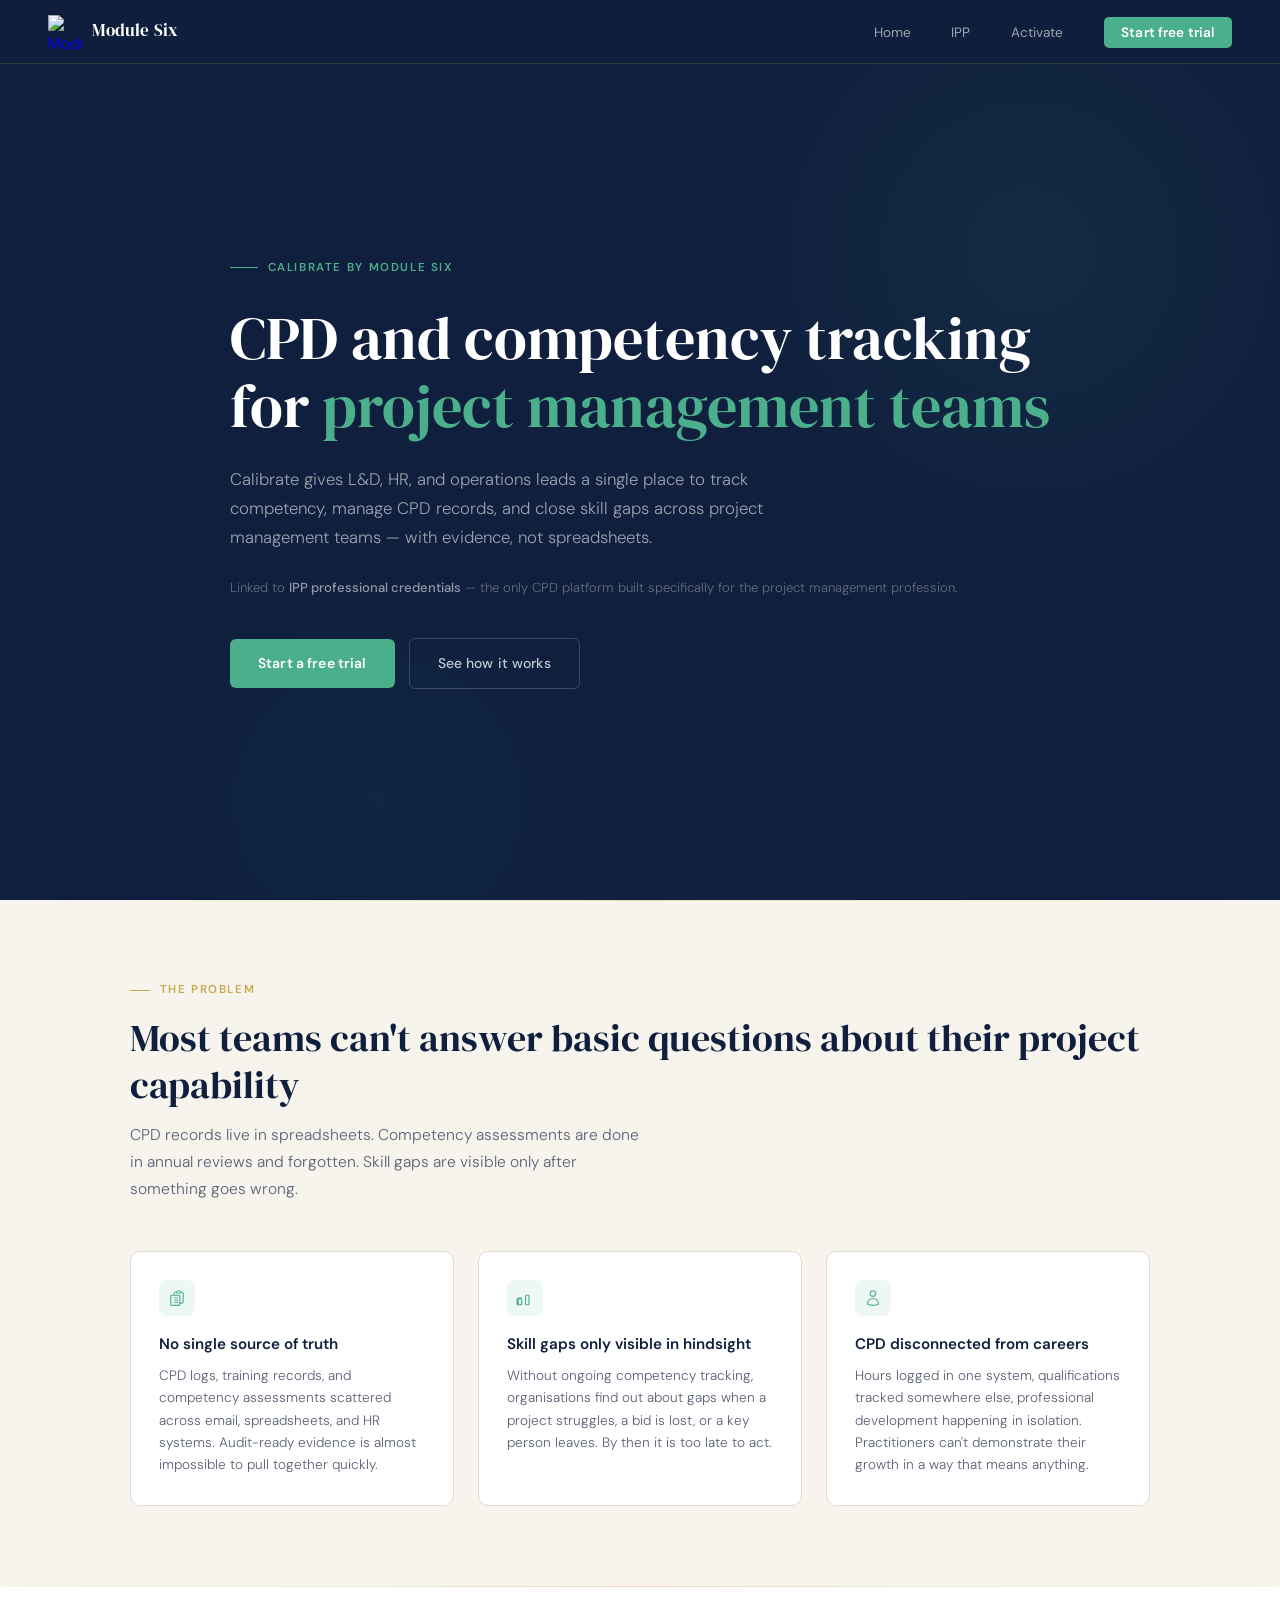
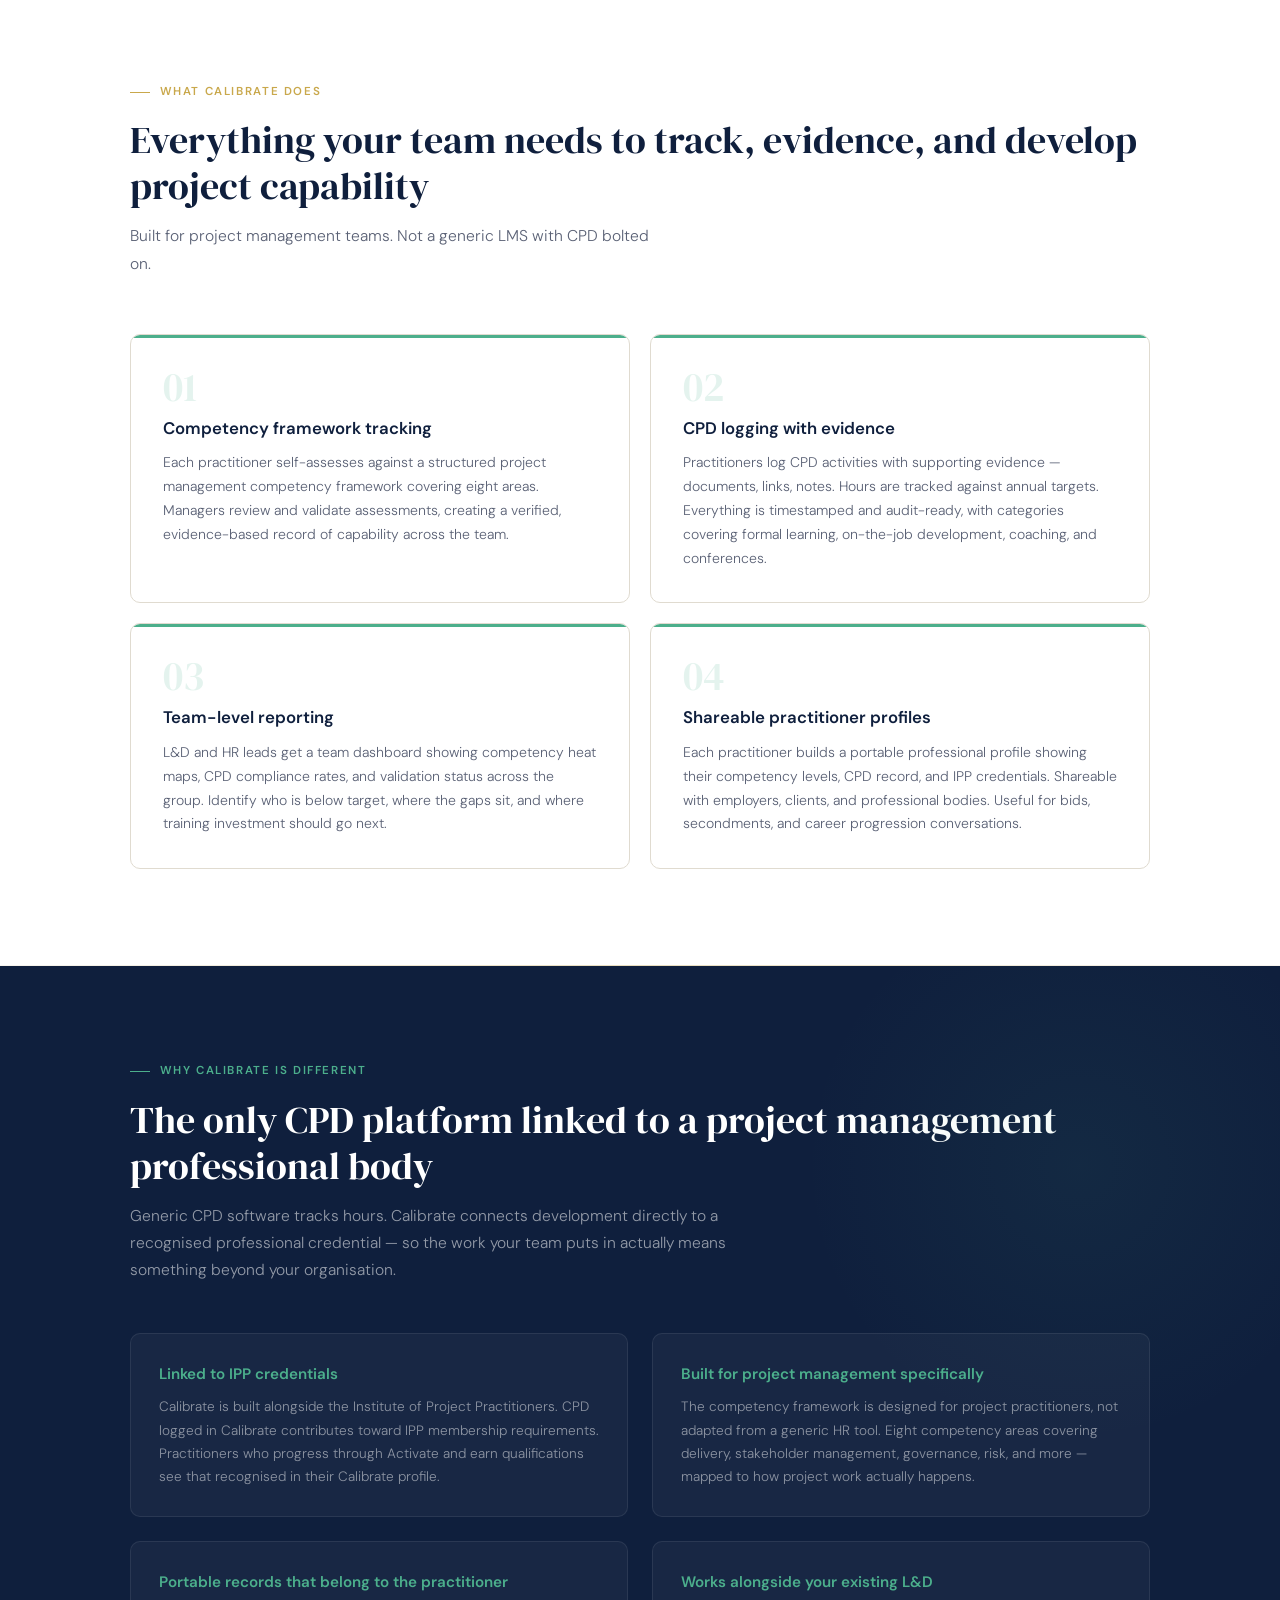
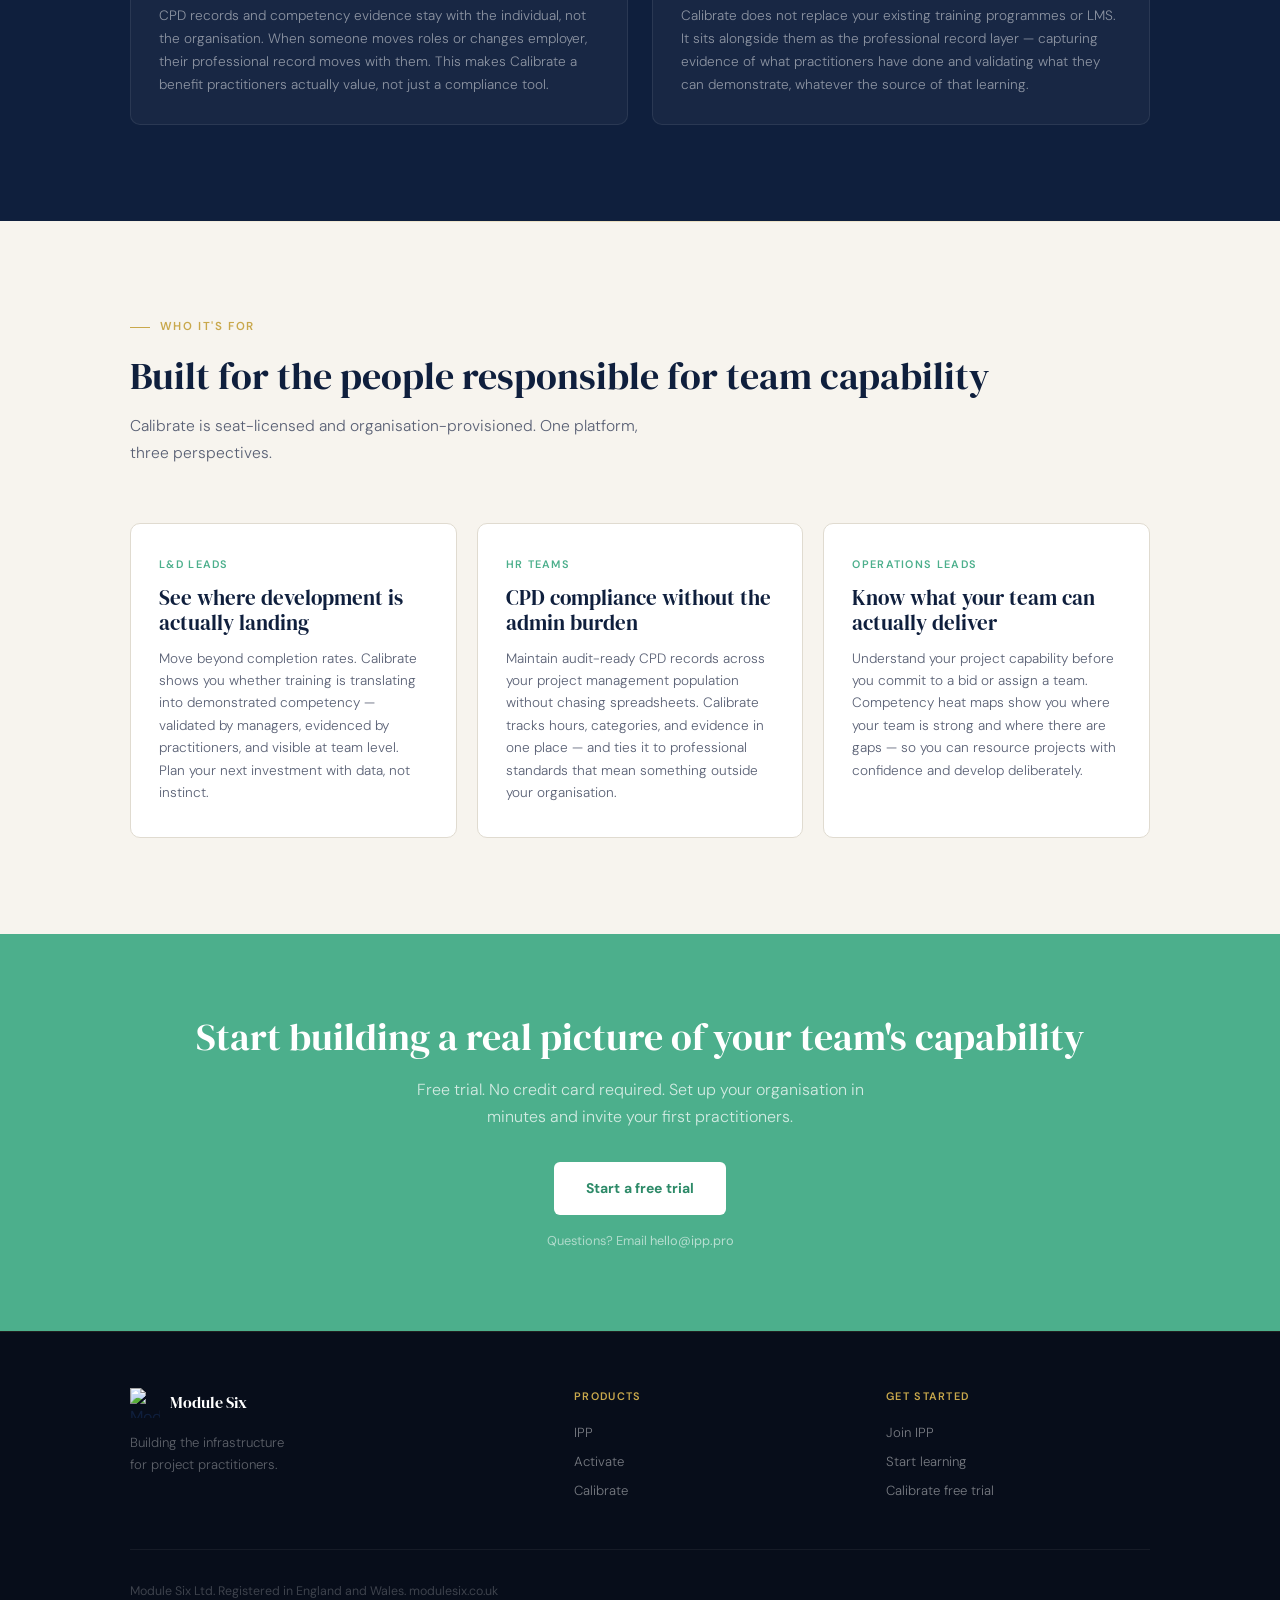
==== calibrate.html @ f95b5d2d "add: Calibrate B2B landing page" ====
<!DOCTYPE html>
<html lang="en">
<head>
  <meta charset="UTF-8">
  <meta name="viewport" content="width=device-width, initial-scale=1.0">
  <title>Calibrate — CPD & Competency Tracking for Project Management Teams</title>
  <meta name="description" content="Calibrate helps L&D and HR teams track competency, manage CPD, and close skill gaps across project management teams. Linked to IPP credentials. Free trial available.">
  <link rel="canonical" href="https://modulesix.co.uk/calibrate">

  <!-- Open Graph -->
  <meta property="og:type" content="website">
  <meta property="og:title" content="Calibrate — CPD & Competency Tracking for Project Management Teams">
  <meta property="og:description" content="Track competency, manage CPD, and close skill gaps across your project management team. Linked to IPP professional credentials.">
  <meta property="og:url" content="https://modulesix.co.uk/calibrate">
  <meta property="og:site_name" content="Module Six">

  <!-- Twitter -->
  <meta name="twitter:card" content="summary">
  <meta name="twitter:title" content="Calibrate — CPD & Competency Tracking for Project Teams">
  <meta name="twitter:description" content="Track competency, manage CPD, and close skill gaps across your project management team.">

  <!-- Structured Data -->
  <script type="application/ld+json">
  {
    "@context": "https://schema.org",
    "@type": "SoftwareApplication",
    "name": "Calibrate",
    "applicationCategory": "BusinessApplication",
    "operatingSystem": "Web",
    "description": "CPD and competency tracking platform for project management teams. B2B seat-licensed software linked to IPP professional credentials.",
    "url": "https://calibrate.ipp.pro",
    "offers": {
      "@type": "Offer",
      "price": "0",
      "priceCurrency": "GBP",
      "description": "Free trial available"
    },
    "provider": {
      "@type": "Organization",
      "name": "Module Six Ltd",
      "url": "https://modulesix.co.uk"
    }
  }
  </script>

  <link rel="preconnect" href="https://fonts.googleapis.com">
  <link rel="preconnect" href="https://fonts.gstatic.com" crossorigin>
  <link href="https://fonts.googleapis.com/css2?family=DM+Sans:ital,opsz,wght@0,9..40,300;0,9..40,400;0,9..40,500;0,9..40,600;1,9..40,400&family=DM+Serif+Display&display=swap" rel="stylesheet">

  <style>
    *, *::before, *::after { box-sizing: border-box; margin: 0; padding: 0; }

    :root {
      --navy:      #0f1f3d;
      --navy-mid:  #1a3260;
      --teal:      #00B4C8;
      --teal-dark: #0099aa;
      --gold:      #C9A84C;
      --green:     #4CAF8C;
      --green-dark:#2d8a68;
      --cream:     #f7f4ee;
      --white:     #ffffff;
      --text:      #0f1f3d;
      --muted:     #5a6175;
      --border:    #e0dbd0;
    }

    html { scroll-behavior: smooth; }

    body {
      font-family: 'DM Sans', sans-serif;
      background: var(--cream);
      color: var(--text);
      line-height: 1.6;
      -webkit-font-smoothing: antialiased;
    }

    /* NAV */
    nav {
      position: fixed;
      top: 0; left: 0; right: 0;
      z-index: 100;
      background: rgba(15, 31, 61, 0.98);
      backdrop-filter: blur(10px);
      border-bottom: 1px solid rgba(201, 168, 76, 0.18);
      padding: 0 3rem;
      height: 64px;
      display: flex;
      align-items: center;
      justify-content: space-between;
    }

    .nav-logo {
      display: flex;
      align-items: center;
      gap: 0.65rem;
      text-decoration: none;
    }

    .nav-logo img {
      width: 34px;
      height: 34px;
      object-fit: contain;
    }

    .nav-wordmark {
      font-family: 'DM Serif Display', serif;
      font-size: 1.05rem;
      color: var(--white);
      letter-spacing: 0.01em;
    }

    .nav-links {
      display: flex;
      align-items: center;
      gap: 2.5rem;
      list-style: none;
    }

    .nav-links a {
      color: rgba(255,255,255,0.6);
      text-decoration: none;
      font-size: 0.85rem;
      font-weight: 400;
      letter-spacing: 0.01em;
      transition: color 0.2s;
    }

    .nav-links a:hover { color: var(--white); }

    .nav-cta {
      background: var(--green) !important;
      color: var(--white) !important;
      font-weight: 600 !important;
      padding: 0.45rem 1.1rem;
      border-radius: 5px;
      font-size: 0.85rem !important;
      transition: background 0.2s, transform 0.15s !important;
    }

    .nav-cta:hover {
      background: var(--green-dark) !important;
      transform: translateY(-1px);
    }

    /* HERO */
    .hero {
      min-height: 100vh;
      background: var(--navy);
      display: flex;
      align-items: center;
      padding: 9rem 3rem 6rem;
      position: relative;
      overflow: hidden;
    }

    .hero-glow-1 {
      position: absolute;
      top: -100px; right: -100px;
      width: 700px; height: 700px;
      background: radial-gradient(circle, rgba(76,175,140,0.08) 0%, transparent 65%);
      pointer-events: none;
    }

    .hero-glow-2 {
      position: absolute;
      bottom: -150px; left: 10%;
      width: 500px; height: 500px;
      background: radial-gradient(circle, rgba(0,180,200,0.05) 0%, transparent 65%);
      pointer-events: none;
    }

    .hero-inner {
      max-width: 820px;
      width: 100%;
      margin: 0 auto;
      position: relative;
      z-index: 1;
    }

    .eyebrow {
      display: flex;
      align-items: center;
      gap: 0.6rem;
      margin-bottom: 1.75rem;
    }

    .eyebrow-line {
      width: 28px;
      height: 1px;
      background: var(--green);
    }

    .eyebrow-text {
      font-size: 0.72rem;
      font-weight: 600;
      letter-spacing: 0.14em;
      text-transform: uppercase;
      color: var(--green);
    }

    .hero h1 {
      font-family: 'DM Serif Display', serif;
      font-size: clamp(2.4rem, 5vw, 3.75rem);
      font-weight: 400;
      color: var(--white);
      line-height: 1.13;
      margin-bottom: 1.5rem;
    }

    .hero h1 em {
      font-style: normal;
      color: var(--green);
    }

    .hero-desc {
      font-size: 1.05rem;
      color: rgba(255,255,255,0.58);
      max-width: 560px;
      line-height: 1.75;
      margin-bottom: 1.5rem;
      font-weight: 300;
    }

    .hero-proof {
      font-size: 0.82rem;
      color: rgba(255,255,255,0.35);
      margin-bottom: 2.5rem;
      font-weight: 300;
    }

    .hero-proof strong {
      color: rgba(255,255,255,0.55);
      font-weight: 500;
    }

    .hero-actions {
      display: flex;
      gap: 0.875rem;
      flex-wrap: wrap;
      align-items: center;
    }

    .btn {
      display: inline-flex;
      align-items: center;
      padding: 0.85rem 1.75rem;
      border-radius: 6px;
      font-size: 0.875rem;
      font-weight: 500;
      text-decoration: none;
      font-family: 'DM Sans', sans-serif;
      letter-spacing: 0.01em;
      transition: all 0.2s;
    }

    .btn-primary {
      background: var(--green);
      color: var(--white);
      font-weight: 600;
    }

    .btn-primary:hover {
      background: var(--green-dark);
      transform: translateY(-1px);
    }

    .btn-ghost {
      background: transparent;
      color: rgba(255,255,255,0.75);
      border: 1px solid rgba(255,255,255,0.18);
    }

    .btn-ghost:hover {
      border-color: rgba(255,255,255,0.4);
      color: var(--white);
    }

    .btn-ghost-dark {
      background: transparent;
      color: var(--navy);
      border: 1px solid rgba(15,31,61,0.25);
      font-weight: 500;
    }

    .btn-ghost-dark:hover {
      border-color: var(--navy);
      background: rgba(15,31,61,0.05);
    }

    /* GOLD RULE */
    .gold-rule {
      height: 1px;
      background: linear-gradient(90deg, transparent, var(--gold), transparent);
      opacity: 0.3;
    }

    /* SECTION SHARED */
    .section-inner {
      max-width: 1020px;
      margin: 0 auto;
    }

    .section-label {
      display: flex;
      align-items: center;
      gap: 0.6rem;
      margin-bottom: 1rem;
    }

    .section-label-line {
      width: 20px;
      height: 1px;
      background: var(--gold);
    }

    .section-label-text {
      font-size: 0.72rem;
      font-weight: 600;
      letter-spacing: 0.14em;
      text-transform: uppercase;
      color: var(--gold);
    }

    .section-heading {
      font-family: 'DM Serif Display', serif;
      font-size: clamp(1.75rem, 3vw, 2.5rem);
      font-weight: 400;
      color: var(--navy);
      line-height: 1.2;
      margin-bottom: 0.875rem;
    }

    .section-intro {
      color: var(--muted);
      font-size: 0.975rem;
      max-width: 520px;
      line-height: 1.75;
      font-weight: 300;
    }

    /* PROBLEM STRIP */
    .problem {
      background: var(--cream);
      padding: 5rem 3rem;
    }

    .problem-grid {
      display: grid;
      grid-template-columns: repeat(3, 1fr);
      gap: 1.5rem;
      margin-top: 3rem;
    }

    .problem-card {
      background: var(--white);
      border: 1px solid var(--border);
      border-radius: 10px;
      padding: 1.75rem;
    }

    .problem-icon {
      width: 36px;
      height: 36px;
      background: rgba(76,175,140,0.1);
      border-radius: 8px;
      display: flex;
      align-items: center;
      justify-content: center;
      margin-bottom: 1rem;
    }

    .problem-icon svg {
      width: 18px;
      height: 18px;
      stroke: var(--green);
    }

    .problem-card h3 {
      font-size: 0.95rem;
      font-weight: 600;
      color: var(--navy);
      margin-bottom: 0.5rem;
    }

    .problem-card p {
      font-size: 0.85rem;
      color: var(--muted);
      line-height: 1.65;
      font-weight: 300;
    }

    /* FEATURES */
    .features {
      background: var(--white);
      padding: 6rem 3rem;
    }

    .features-grid {
      display: grid;
      grid-template-columns: 1fr 1fr;
      gap: 1.25rem;
      margin-top: 3.5rem;
    }

    .feature-card {
      border: 1px solid var(--border);
      border-radius: 10px;
      padding: 2rem;
      position: relative;
      overflow: hidden;
    }

    .feature-card::before {
      content: '';
      position: absolute;
      top: 0; left: 0; right: 0;
      height: 3px;
      background: var(--green);
    }

    .feature-number {
      font-family: 'DM Serif Display', serif;
      font-size: 2.5rem;
      color: rgba(76,175,140,0.15);
      line-height: 1;
      margin-bottom: 0.5rem;
    }

    .feature-card h3 {
      font-size: 1.05rem;
      font-weight: 600;
      color: var(--navy);
      margin-bottom: 0.6rem;
    }

    .feature-card p {
      font-size: 0.875rem;
      color: var(--muted);
      line-height: 1.7;
      font-weight: 300;
    }

    /* DIFFERENTIATOR */
    .differentiator {
      background: var(--navy);
      padding: 6rem 3rem;
      position: relative;
      overflow: hidden;
    }

    .differentiator-glow {
      position: absolute;
      top: -100px; right: -100px;
      width: 600px; height: 600px;
      background: radial-gradient(circle, rgba(76,175,140,0.07) 0%, transparent 65%);
      pointer-events: none;
    }

    .differentiator .section-heading { color: var(--white); }
    .differentiator .section-intro   { color: rgba(255,255,255,0.55); max-width: 600px; }

    .diff-grid {
      display: grid;
      grid-template-columns: 1fr 1fr;
      gap: 1.5rem;
      margin-top: 3rem;
    }

    .diff-card {
      background: rgba(255,255,255,0.04);
      border: 1px solid rgba(255,255,255,0.08);
      border-radius: 10px;
      padding: 1.75rem;
    }

    .diff-card h3 {
      font-size: 0.95rem;
      font-weight: 600;
      color: var(--green);
      margin-bottom: 0.6rem;
    }

    .diff-card p {
      font-size: 0.85rem;
      color: rgba(255,255,255,0.5);
      line-height: 1.7;
      font-weight: 300;
    }

    /* WHO IT'S FOR */
    .audience {
      background: var(--cream);
      padding: 6rem 3rem;
    }

    .audience-grid {
      display: grid;
      grid-template-columns: repeat(3, 1fr);
      gap: 1.25rem;
      margin-top: 3.5rem;
    }

    .audience-card {
      background: var(--white);
      border: 1px solid var(--border);
      border-radius: 10px;
      padding: 2rem 1.75rem;
    }

    .audience-role {
      font-size: 0.68rem;
      font-weight: 600;
      letter-spacing: 0.12em;
      text-transform: uppercase;
      color: var(--green);
      margin-bottom: 0.75rem;
    }

    .audience-card h3 {
      font-family: 'DM Serif Display', serif;
      font-size: 1.3rem;
      font-weight: 400;
      color: var(--navy);
      margin-bottom: 0.75rem;
      line-height: 1.2;
    }

    .audience-card p {
      font-size: 0.85rem;
      color: var(--muted);
      line-height: 1.65;
      font-weight: 300;
    }

    /* CTA BAND */
    .cta-band {
      background: var(--green);
      padding: 5rem 3rem;
      text-align: center;
    }

    .cta-band h2 {
      font-family: 'DM Serif Display', serif;
      font-size: clamp(1.75rem, 3vw, 2.5rem);
      font-weight: 400;
      color: var(--white);
      margin-bottom: 1rem;
      line-height: 1.2;
    }

    .cta-band p {
      font-size: 1rem;
      color: rgba(255,255,255,0.75);
      margin-bottom: 2rem;
      font-weight: 300;
      max-width: 480px;
      margin-left: auto;
      margin-right: auto;
      line-height: 1.7;
    }

    .cta-band .btn-white {
      background: var(--white);
      color: var(--green-dark);
      font-weight: 700;
      padding: 0.95rem 2rem;
    }

    .cta-band .btn-white:hover {
      background: var(--cream);
      transform: translateY(-1px);
    }

    .cta-small {
      display: block;
      margin-top: 1rem;
      font-size: 0.8rem;
      color: rgba(255,255,255,0.55);
    }

    /* FOOTER */
    footer {
      background: #070d1a;
      padding: 3.5rem 3rem 2.5rem;
      border-top: 1px solid rgba(201,168,76,0.12);
    }

    .footer-inner {
      max-width: 1020px;
      margin: 0 auto;
      display: grid;
      grid-template-columns: 1.5fr 1fr 1fr;
      gap: 3rem;
      margin-bottom: 2.5rem;
    }

    .footer-brand {
      display: flex;
      align-items: center;
      gap: 0.6rem;
      margin-bottom: 0.875rem;
    }

    .footer-brand img {
      width: 30px; height: 30px;
      object-fit: contain;
    }

    .footer-brand-name {
      font-family: 'DM Serif Display', serif;
      font-size: 1rem;
      color: var(--white);
    }

    .footer-tagline {
      font-size: 0.825rem;
      color: rgba(255,255,255,0.35);
      line-height: 1.65;
      font-weight: 300;
    }

    .footer-col-label {
      font-size: 0.68rem;
      font-weight: 600;
      letter-spacing: 0.12em;
      text-transform: uppercase;
      color: var(--gold);
      margin-bottom: 1rem;
    }

    .footer-col a {
      display: block;
      font-size: 0.825rem;
      color: rgba(255,255,255,0.45);
      text-decoration: none;
      margin-bottom: 0.5rem;
      transition: color 0.2s;
      font-weight: 300;
    }

    .footer-col a:hover { color: var(--white); }

    .footer-base {
      max-width: 1020px;
      margin: 0 auto;
      padding-top: 2rem;
      border-top: 1px solid rgba(255,255,255,0.06);
      font-size: 0.775rem;
      color: rgba(255,255,255,0.22);
    }

    /* ANIMATIONS */
    @keyframes fadeUp {
      from { opacity: 0; transform: translateY(16px); }
      to   { opacity: 1; transform: translateY(0); }
    }

    .hero .eyebrow      { animation: fadeUp 0.55s 0.05s ease both; }
    .hero h1            { animation: fadeUp 0.55s 0.15s ease both; }
    .hero .hero-desc    { animation: fadeUp 0.55s 0.25s ease both; }
    .hero .hero-proof   { animation: fadeUp 0.55s 0.3s ease both; }
    .hero .hero-actions { animation: fadeUp 0.55s 0.35s ease both; }

    /* RESPONSIVE */
    @media (max-width: 860px) {
      .features-grid  { grid-template-columns: 1fr; }
      .diff-grid      { grid-template-columns: 1fr; }
      .audience-grid  { grid-template-columns: 1fr; }
      .problem-grid   { grid-template-columns: 1fr; }
      .footer-inner   { grid-template-columns: 1fr 1fr; }
    }

    @media (max-width: 600px) {
      nav { padding: 0 1.25rem; }
      .nav-links { display: none; }
      .hero, .problem, .features, .differentiator, .audience { padding-left: 1.25rem; padding-right: 1.25rem; }
      .cta-band { padding: 3.5rem 1.25rem; }
      footer { padding: 2.5rem 1.25rem; }
      .footer-inner { grid-template-columns: 1fr; gap: 2rem; }
    }
  </style>
</head>
<body>

  <!-- NAV -->
  <nav>
    <a class="nav-logo" href="/">
      <img src="assets/logo.png" alt="Module Six">
      <span class="nav-wordmark">Module Six</span>
    </a>
    <ul class="nav-links">
      <li><a href="https://modulesix.co.uk">Home</a></li>
      <li><a href="https://ipp.pro">IPP</a></li>
      <li><a href="https://activate.ipp.pro">Activate</a></li>
      <li><a href="https://calibrate.ipp.pro/start.html" class="nav-cta">Start free trial</a></li>
    </ul>
  </nav>

  <!-- HERO -->
  <section class="hero">
    <div class="hero-glow-1"></div>
    <div class="hero-glow-2"></div>
    <div class="hero-inner">
      <div class="eyebrow">
        <div class="eyebrow-line"></div>
        <span class="eyebrow-text">Calibrate by Module Six</span>
      </div>
      <h1>CPD and competency tracking for <em>project management teams</em></h1>
      <p class="hero-desc">Calibrate gives L&amp;D, HR, and operations leads a single place to track competency, manage CPD records, and close skill gaps across project management teams — with evidence, not spreadsheets.</p>
      <p class="hero-proof">Linked to <strong>IPP professional credentials</strong> — the only CPD platform built specifically for the project management profession.</p>
      <div class="hero-actions">
        <a href="https://calibrate.ipp.pro/start.html" class="btn btn-primary">Start a free trial</a>
        <a href="https://ipp.pro/employers.html" class="btn btn-ghost">See how it works</a>
      </div>
    </div>
  </section>

  <div class="gold-rule"></div>

  <!-- PROBLEM -->
  <section class="problem">
    <div class="section-inner">
      <div class="section-label">
        <div class="section-label-line"></div>
        <span class="section-label-text">The problem</span>
      </div>
      <h2 class="section-heading">Most teams can't answer basic questions about their project capability</h2>
      <p class="section-intro">CPD records live in spreadsheets. Competency assessments are done in annual reviews and forgotten. Skill gaps are visible only after something goes wrong.</p>

      <div class="problem-grid">

        <div class="problem-card">
          <div class="problem-icon">
            <svg fill="none" viewBox="0 0 24 24" stroke-width="1.5" stroke="currentColor"><path stroke-linecap="round" stroke-linejoin="round" d="M9 12h3.75M9 15h3.75M9 18h3.75m3 .75H18a2.25 2.25 0 002.25-2.25V6.108c0-1.135-.845-2.098-1.976-2.192a48.424 48.424 0 00-1.123-.08m-5.801 0c-.065.21-.1.433-.1.664 0 .414.336.75.75.75h4.5a.75.75 0 00.75-.75 2.25 2.25 0 00-.1-.664m-5.8 0A2.251 2.251 0 0113.5 2.25H15c1.012 0 1.867.668 2.15 1.586m-5.8 0c-.376.023-.75.05-1.124.08C9.095 4.01 8.25 4.973 8.25 6.108V8.25m0 0H4.875c-.621 0-1.125.504-1.125 1.125v11.25c0 .621.504 1.125 1.125 1.125h9.75c.621 0 1.125-.504 1.125-1.125V9.375c0-.621-.504-1.125-1.125-1.125H8.25z"/></svg>
          </div>
          <h3>No single source of truth</h3>
          <p>CPD logs, training records, and competency assessments scattered across email, spreadsheets, and HR systems. Audit-ready evidence is almost impossible to pull together quickly.</p>
        </div>

        <div class="problem-card">
          <div class="problem-icon">
            <svg fill="none" viewBox="0 0 24 24" stroke-width="1.5" stroke="currentColor"><path stroke-linecap="round" stroke-linejoin="round" d="M3 13.125C3 12.504 3.504 12 4.125 12h2.25c.621 0 1.125.504 1.125 1.125v6.75C7.5 20.496 6.996 21 6.375 21h-2.25A1.125 1.125 0 013 19.875v-6.75zm9.75-3.75c0-.621.504-1.125 1.125-1.125h2.25c.621 0 1.125.504 1.125 1.125v10.5c0 .621-.504 1.125-1.125 1.125h-2.25a1.125 1.125 0 01-1.125-1.125V9.375zm-9.75 4.5c0-.621.504-1.125 1.125-1.125h2.25c.621 0 1.125.504 1.125 1.125v6.75C6 20.496 5.496 21 4.875 21H2.625A1.125 1.125 0 011.5 19.875v-6.75z"/></svg>
          </div>
          <h3>Skill gaps only visible in hindsight</h3>
          <p>Without ongoing competency tracking, organisations find out about gaps when a project struggles, a bid is lost, or a key person leaves. By then it is too late to act.</p>
        </div>

        <div class="problem-card">
          <div class="problem-icon">
            <svg fill="none" viewBox="0 0 24 24" stroke-width="1.5" stroke="currentColor"><path stroke-linecap="round" stroke-linejoin="round" d="M15.75 6a3.75 3.75 0 11-7.5 0 3.75 3.75 0 017.5 0zM4.501 20.118a7.5 7.5 0 0114.998 0A17.933 17.933 0 0112 21.75c-2.676 0-5.216-.584-7.499-1.632z"/></svg>
          </div>
          <h3>CPD disconnected from careers</h3>
          <p>Hours logged in one system, qualifications tracked somewhere else, professional development happening in isolation. Practitioners can't demonstrate their growth in a way that means anything.</p>
        </div>

      </div>
    </div>
  </section>

  <div class="gold-rule"></div>

  <!-- FEATURES -->
  <section class="features">
    <div class="section-inner">
      <div class="section-label">
        <div class="section-label-line"></div>
        <span class="section-label-text">What Calibrate does</span>
      </div>
      <h2 class="section-heading">Everything your team needs to track, evidence, and develop project capability</h2>
      <p class="section-intro">Built for project management teams. Not a generic LMS with CPD bolted on.</p>

      <div class="features-grid">

        <div class="feature-card">
          <div class="feature-number">01</div>
          <h3>Competency framework tracking</h3>
          <p>Each practitioner self-assesses against a structured project management competency framework covering eight areas. Managers review and validate assessments, creating a verified, evidence-based record of capability across the team.</p>
        </div>

        <div class="feature-card">
          <div class="feature-number">02</div>
          <h3>CPD logging with evidence</h3>
          <p>Practitioners log CPD activities with supporting evidence — documents, links, notes. Hours are tracked against annual targets. Everything is timestamped and audit-ready, with categories covering formal learning, on-the-job development, coaching, and conferences.</p>
        </div>

        <div class="feature-card">
          <div class="feature-number">03</div>
          <h3>Team-level reporting</h3>
          <p>L&amp;D and HR leads get a team dashboard showing competency heat maps, CPD compliance rates, and validation status across the group. Identify who is below target, where the gaps sit, and where training investment should go next.</p>
        </div>

        <div class="feature-card">
          <div class="feature-number">04</div>
          <h3>Shareable practitioner profiles</h3>
          <p>Each practitioner builds a portable professional profile showing their competency levels, CPD record, and IPP credentials. Shareable with employers, clients, and professional bodies. Useful for bids, secondments, and career progression conversations.</p>
        </div>

      </div>
    </div>
  </section>

  <div class="gold-rule"></div>

  <!-- DIFFERENTIATOR -->
  <section class="differentiator">
    <div class="differentiator-glow"></div>
    <div class="section-inner">
      <div class="section-label">
        <div class="section-label-line" style="background:var(--green);"></div>
        <span class="section-label-text" style="color:var(--green);">Why Calibrate is different</span>
      </div>
      <h2 class="section-heading">The only CPD platform linked to a project management professional body</h2>
      <p class="section-intro">Generic CPD software tracks hours. Calibrate connects development directly to a recognised professional credential — so the work your team puts in actually means something beyond your organisation.</p>

      <div class="diff-grid">

        <div class="diff-card">
          <h3>Linked to IPP credentials</h3>
          <p>Calibrate is built alongside the Institute of Project Practitioners. CPD logged in Calibrate contributes toward IPP membership requirements. Practitioners who progress through Activate and earn qualifications see that recognised in their Calibrate profile.</p>
        </div>

        <div class="diff-card">
          <h3>Built for project management specifically</h3>
          <p>The competency framework is designed for project practitioners, not adapted from a generic HR tool. Eight competency areas covering delivery, stakeholder management, governance, risk, and more — mapped to how project work actually happens.</p>
        </div>

        <div class="diff-card">
          <h3>Portable records that belong to the practitioner</h3>
          <p>CPD records and competency evidence stay with the individual, not the organisation. When someone moves roles or changes employer, their professional record moves with them. This makes Calibrate a benefit practitioners actually value, not just a compliance tool.</p>
        </div>

        <div class="diff-card">
          <h3>Works alongside your existing L&D</h3>
          <p>Calibrate does not replace your existing training programmes or LMS. It sits alongside them as the professional record layer — capturing evidence of what practitioners have done and validating what they can demonstrate, whatever the source of that learning.</p>
        </div>

      </div>
    </div>
  </section>

  <div class="gold-rule"></div>

  <!-- WHO IT'S FOR -->
  <section class="audience">
    <div class="section-inner">
      <div class="section-label">
        <div class="section-label-line"></div>
        <span class="section-label-text">Who it's for</span>
      </div>
      <h2 class="section-heading">Built for the people responsible for team capability</h2>
      <p class="section-intro">Calibrate is seat-licensed and organisation-provisioned. One platform, three perspectives.</p>

      <div class="audience-grid">

        <div class="audience-card">
          <div class="audience-role">L&amp;D leads</div>
          <h3>See where development is actually landing</h3>
          <p>Move beyond completion rates. Calibrate shows you whether training is translating into demonstrated competency — validated by managers, evidenced by practitioners, and visible at team level. Plan your next investment with data, not instinct.</p>
        </div>

        <div class="audience-card">
          <div class="audience-role">HR teams</div>
          <h3>CPD compliance without the admin burden</h3>
          <p>Maintain audit-ready CPD records across your project management population without chasing spreadsheets. Calibrate tracks hours, categories, and evidence in one place — and ties it to professional standards that mean something outside your organisation.</p>
        </div>

        <div class="audience-card">
          <div class="audience-role">Operations leads</div>
          <h3>Know what your team can actually deliver</h3>
          <p>Understand your project capability before you commit to a bid or assign a team. Competency heat maps show you where your team is strong and where there are gaps — so you can resource projects with confidence and develop deliberately.</p>
        </div>

      </div>
    </div>
  </section>

  <!-- CTA BAND -->
  <section class="cta-band">
    <h2>Start building a real picture of your team's capability</h2>
    <p>Free trial. No credit card required. Set up your organisation in minutes and invite your first practitioners.</p>
    <a href="https://calibrate.ipp.pro/start.html" class="btn btn-white">Start a free trial</a>
    <span class="cta-small">Questions? Email <a href="mailto:hello@ipp.pro" style="color:rgba(255,255,255,0.6);text-decoration:none;">hello@ipp.pro</a></span>
  </section>

  <!-- FOOTER -->
  <footer>
    <div class="footer-inner">
      <div>
        <div class="footer-brand">
          <img src="assets/logo.png" alt="Module Six">
          <span class="footer-brand-name">Module Six</span>
        </div>
        <p class="footer-tagline">Building the infrastructure<br>for project practitioners.</p>
      </div>
      <div class="footer-col">
        <p class="footer-col-label">Products</p>
        <a href="https://ipp.pro">IPP</a>
        <a href="https://activate.ipp.pro">Activate</a>
        <a href="https://calibrate.ipp.pro">Calibrate</a>
      </div>
      <div class="footer-col">
        <p class="footer-col-label">Get started</p>
        <a href="https://ipp.pro/join.html">Join IPP</a>
        <a href="https://activate.ipp.pro">Start learning</a>
        <a href="https://calibrate.ipp.pro/start.html">Calibrate free trial</a>
      </div>
    </div>
    <div class="footer-base">
      Module Six Ltd. Registered in England and Wales. modulesix.co.uk
    </div>
  </footer>

</body>
</html>
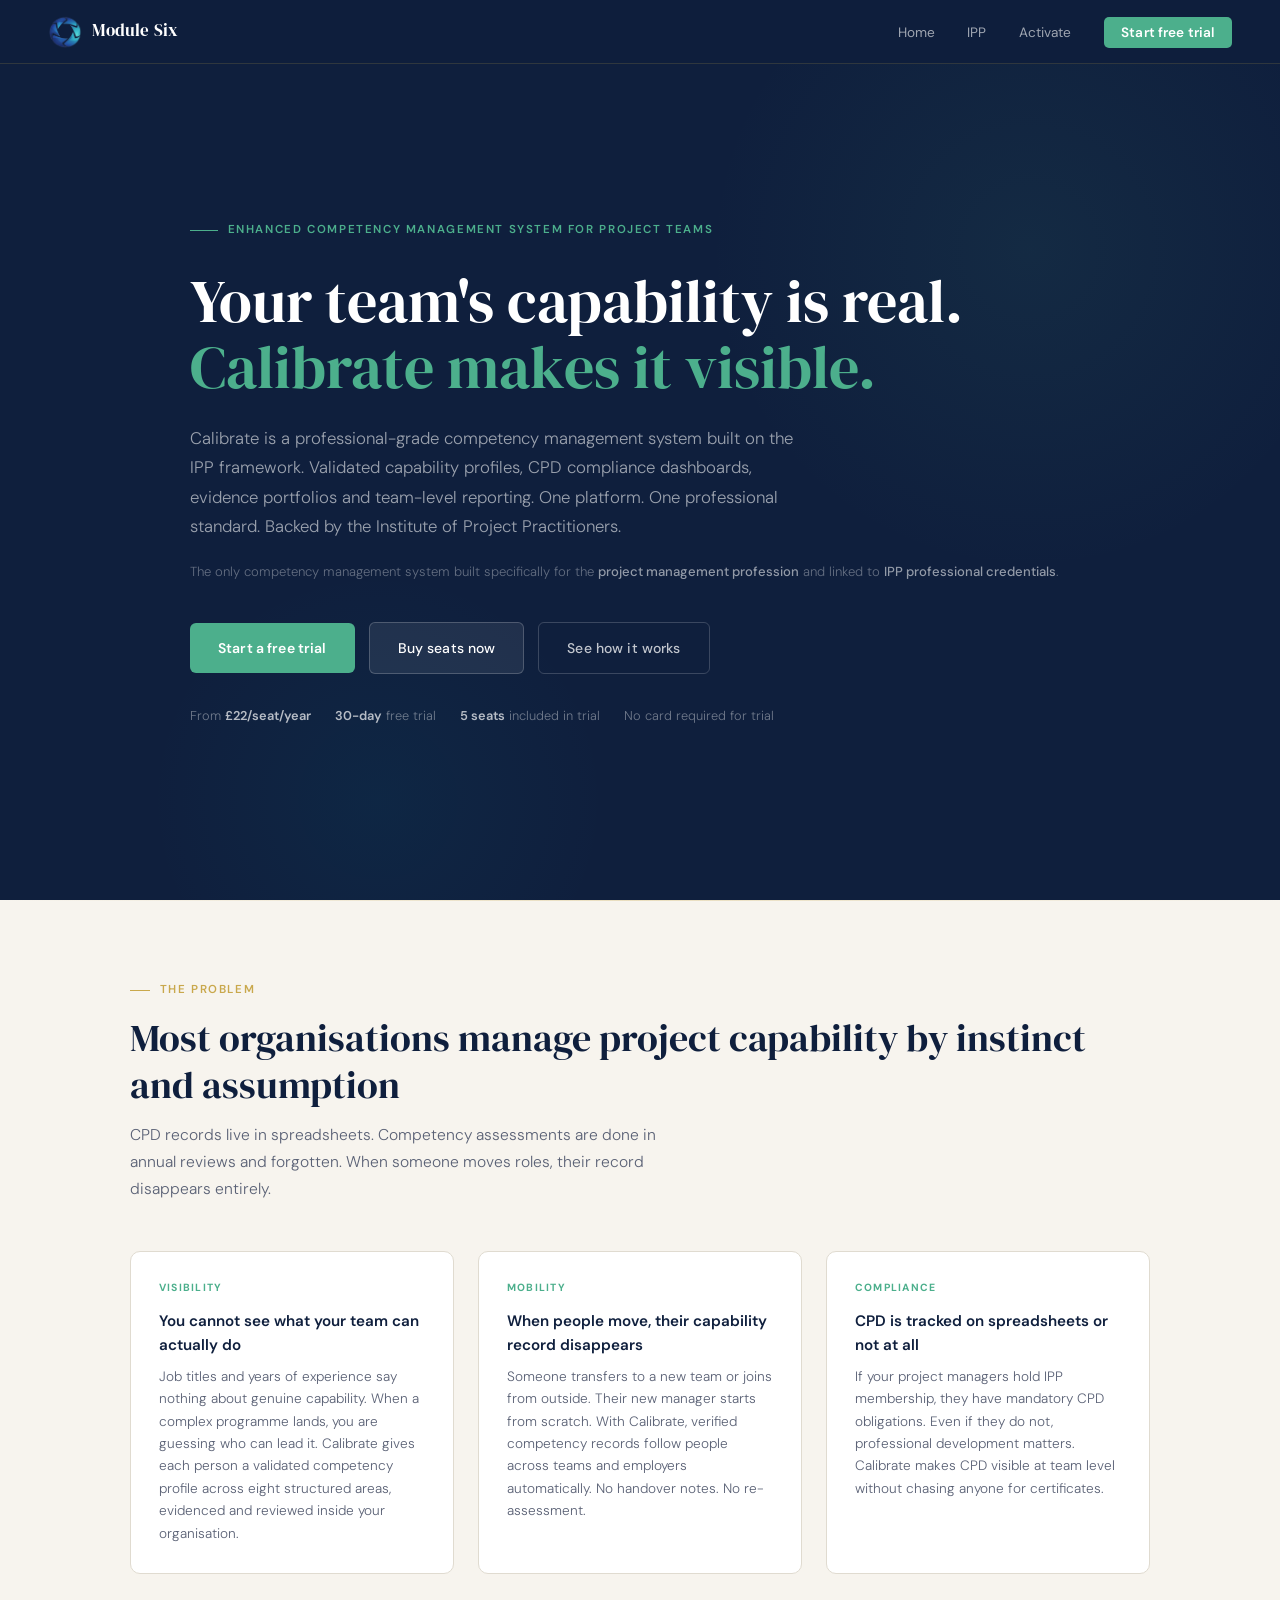
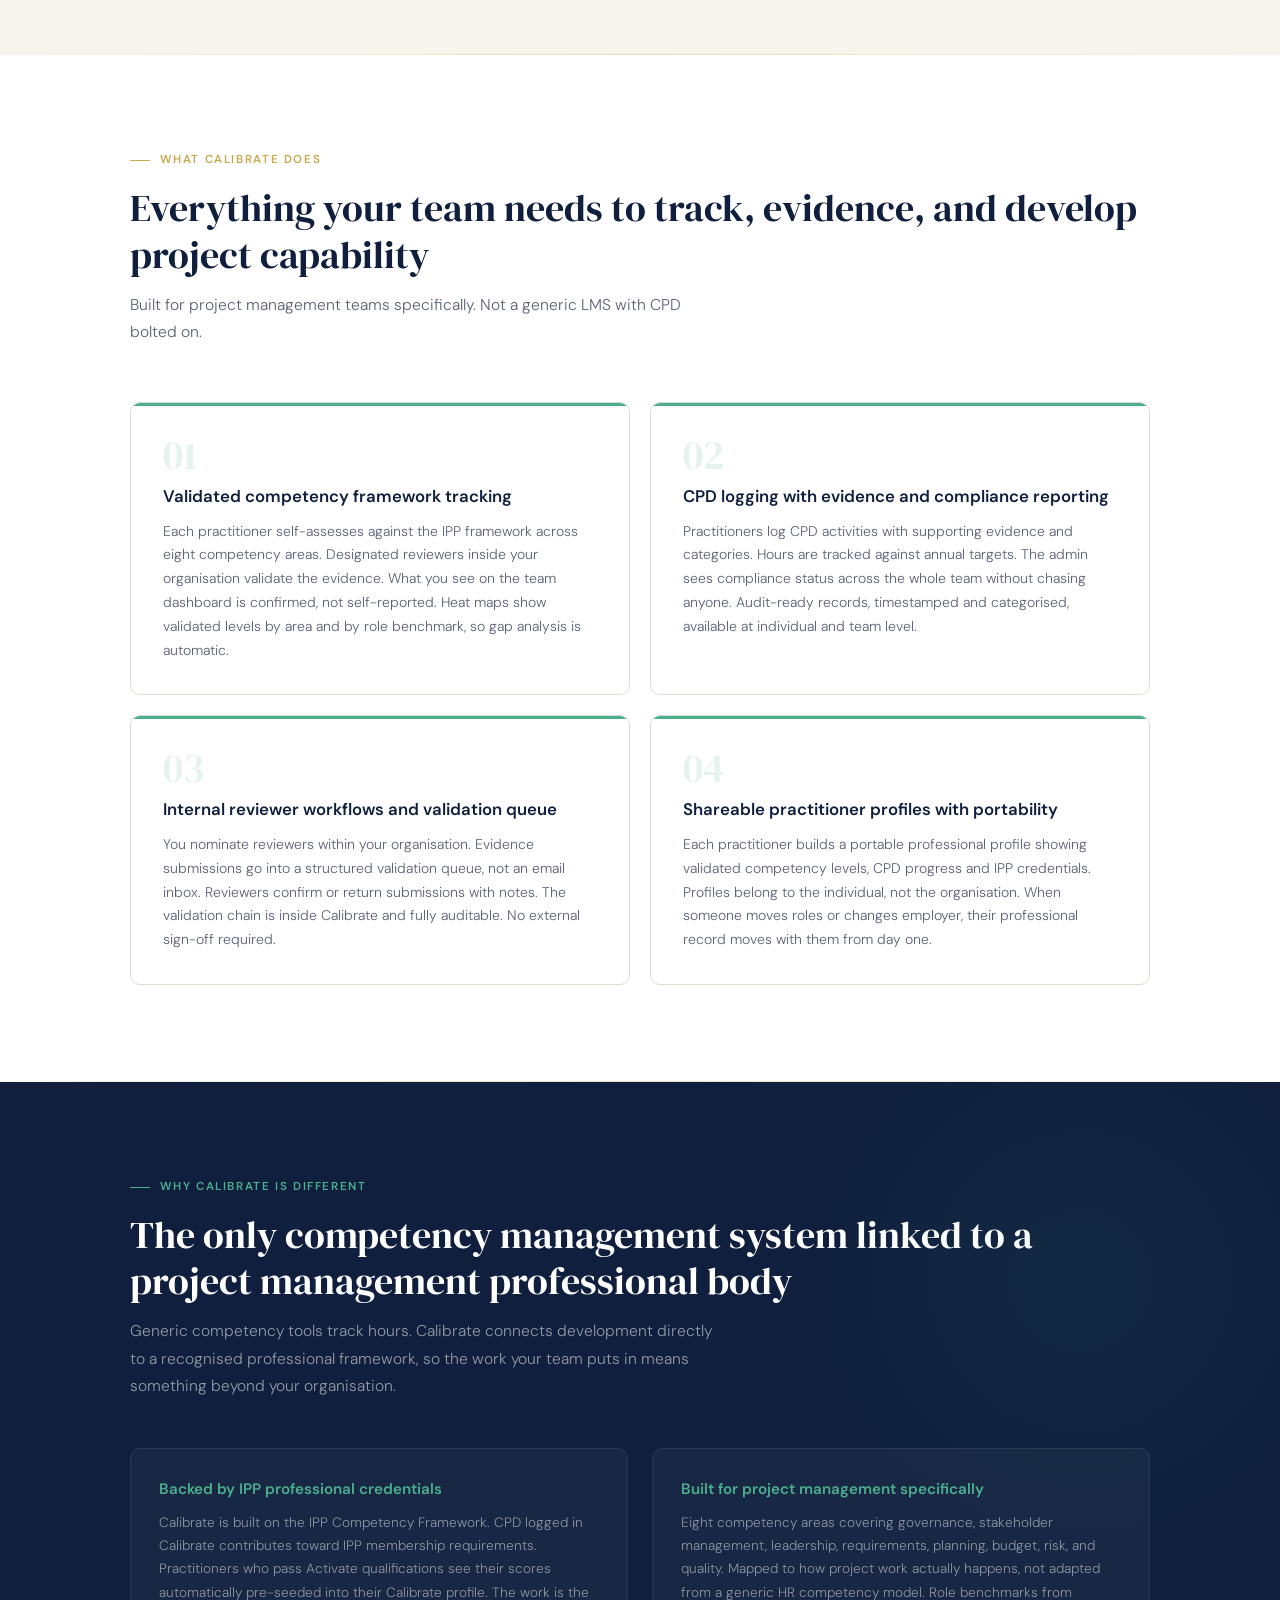
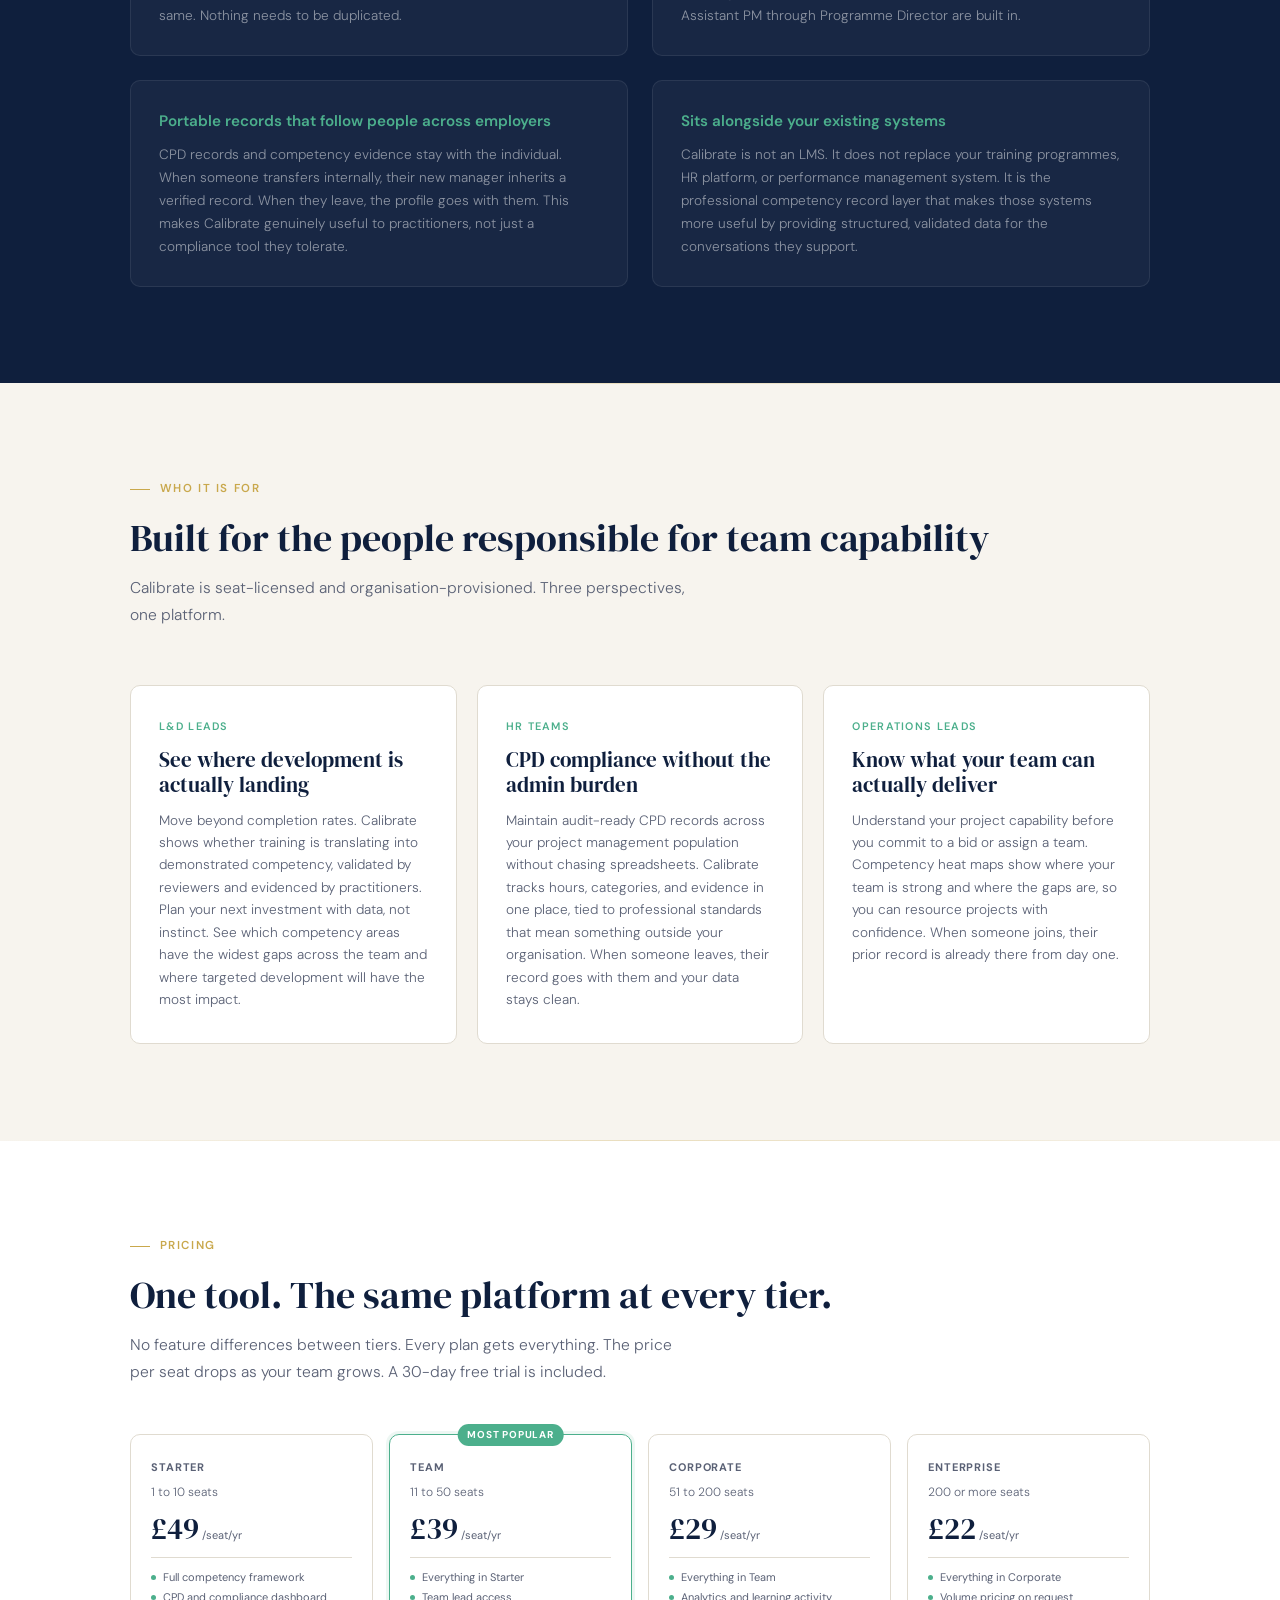
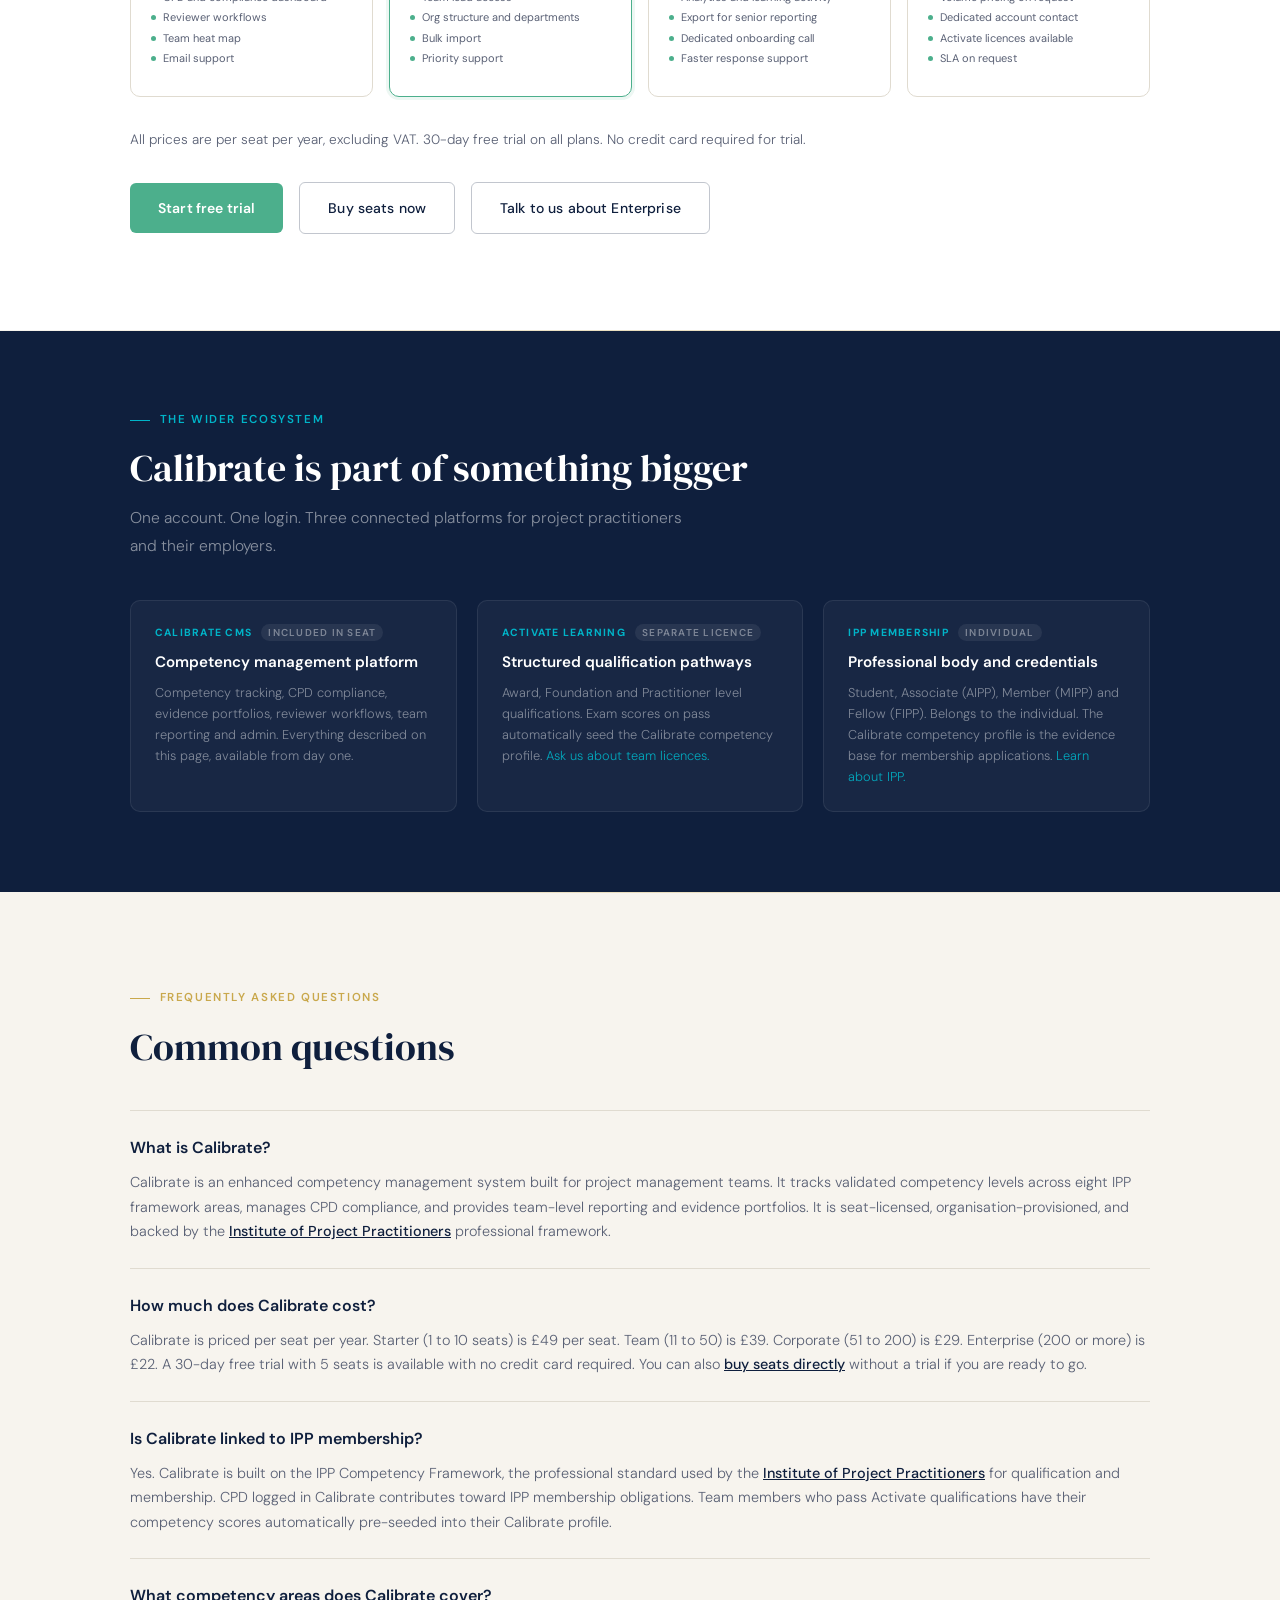
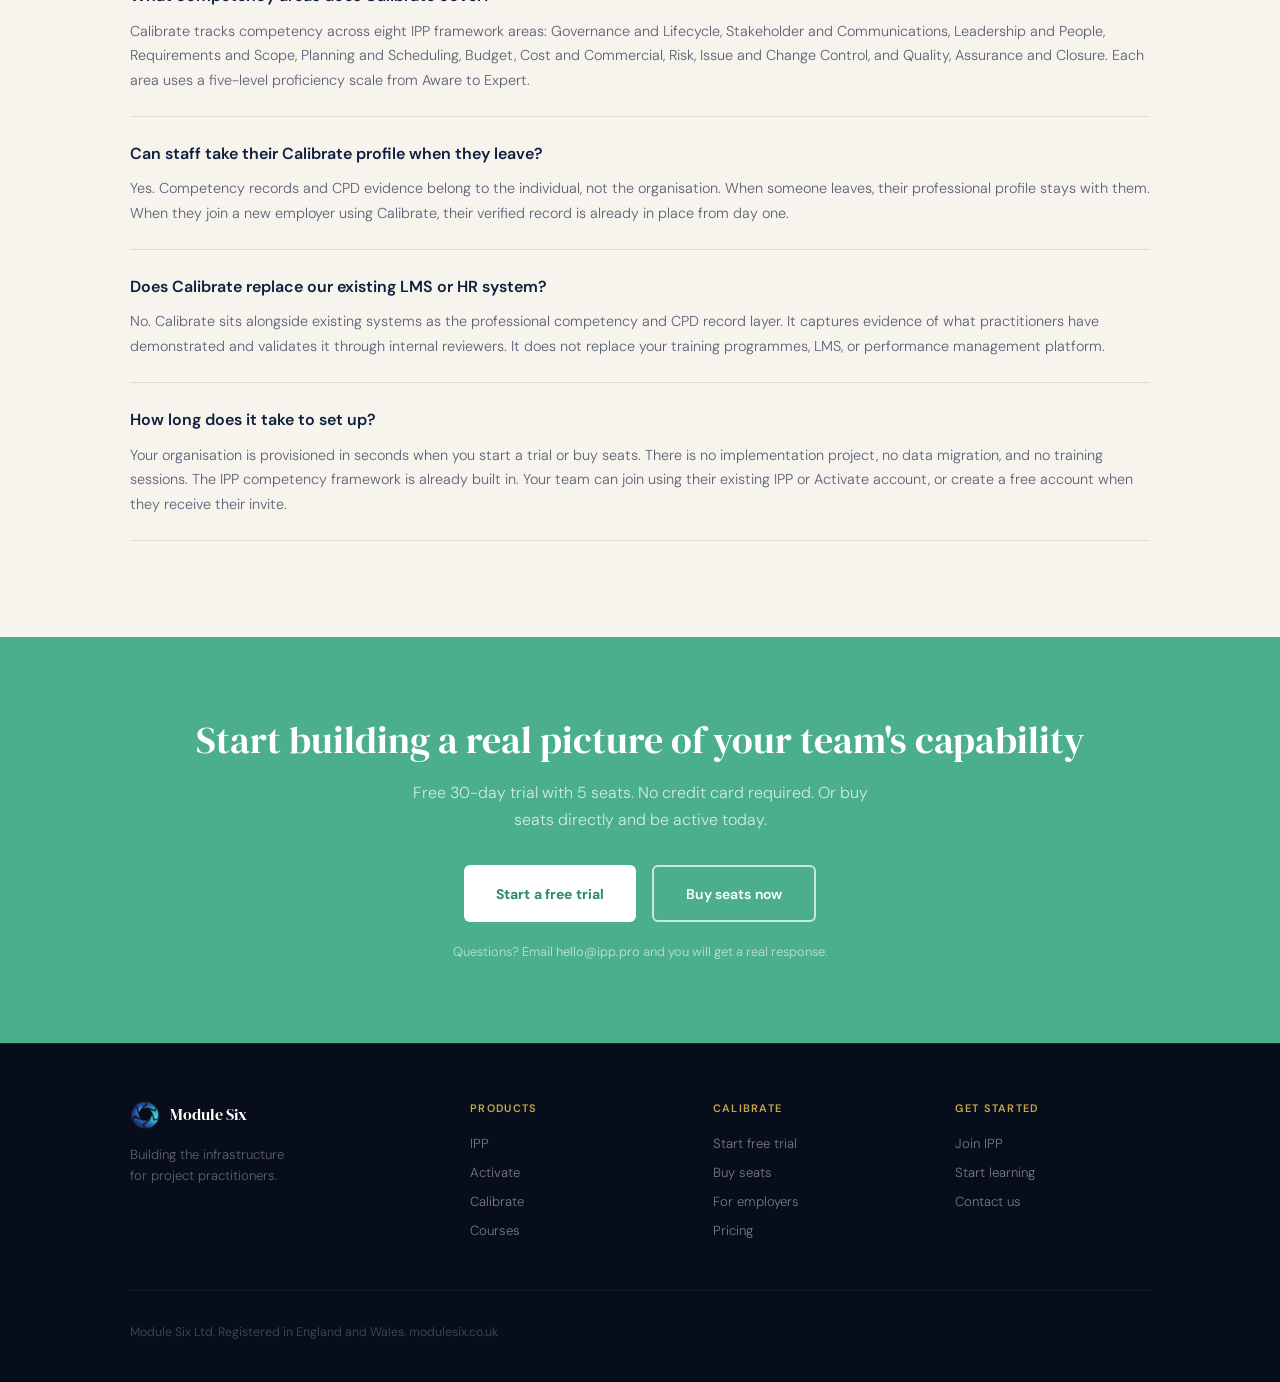
==== commit 29fd844f: "Rebuild calibrate.html: rich schema, FAQ, pricing, dual CTAs, ecosystem section, updated copy" ====
--- a/calibrate.html
+++ b/calibrate.html
@@ -3,913 +3,326 @@
 <head>
   <meta charset="UTF-8">
   <meta name="viewport" content="width=device-width, initial-scale=1.0">
-  <title>Calibrate — CPD & Competency Tracking for Project Management Teams</title>
-  <meta name="description" content="Calibrate helps L&D and HR teams track competency, manage CPD, and close skill gaps across project management teams. Linked to IPP credentials. Free trial available.">
+  <title>Calibrate: Project Management Competency Management System | Module Six</title>
+  <meta name="description" content="Calibrate is an enhanced competency management system for project management teams. Validated capability profiles, CPD compliance, evidence portfolios and team heat maps. Backed by the IPP professional framework. From £22 per seat per year.">
   <link rel="canonical" href="https://modulesix.co.uk/calibrate">
-
-  <!-- Open Graph -->
   <meta property="og:type" content="website">
-  <meta property="og:title" content="Calibrate — CPD & Competency Tracking for Project Management Teams">
-  <meta property="og:description" content="Track competency, manage CPD, and close skill gaps across your project management team. Linked to IPP professional credentials.">
+  <meta property="og:title" content="Calibrate: Project Management Competency Management System">
+  <meta property="og:description" content="Validated competency profiles, CPD compliance and team reporting for project management teams. Backed by the IPP professional framework. Free trial available.">
   <meta property="og:url" content="https://modulesix.co.uk/calibrate">
   <meta property="og:site_name" content="Module Six">
-
-  <!-- Twitter -->
   <meta name="twitter:card" content="summary">
-  <meta name="twitter:title" content="Calibrate — CPD & Competency Tracking for Project Teams">
-  <meta name="twitter:description" content="Track competency, manage CPD, and close skill gaps across your project management team.">
-
-  <!-- Structured Data -->
-  <script type="application/ld+json">
-  {
-    "@context": "https://schema.org",
-    "@type": "SoftwareApplication",
-    "name": "Calibrate",
-    "applicationCategory": "BusinessApplication",
-    "operatingSystem": "Web",
-    "description": "CPD and competency tracking platform for project management teams. B2B seat-licensed software linked to IPP professional credentials.",
-    "url": "https://calibrate.ipp.pro",
-    "offers": {
-      "@type": "Offer",
-      "price": "0",
-      "priceCurrency": "GBP",
-      "description": "Free trial available"
-    },
-    "provider": {
-      "@type": "Organization",
-      "name": "Module Six Ltd",
-      "url": "https://modulesix.co.uk"
-    }
-  }
-  </script>
-
+  <meta name="twitter:title" content="Calibrate: Project Management Competency Management System">
+  <meta name="twitter:description" content="Validated competency profiles, CPD compliance and team reporting for project management teams. From £22 per seat per year.">
+  <script type="application/ld+json">{"@context":"https://schema.org","@type":"SoftwareApplication","name":"Calibrate","applicationCategory":"BusinessApplication","applicationSubCategory":"Competency Management System","operatingSystem":"Web","description":"An enhanced competency management system for project management teams. Tracks competency development across eight IPP framework areas, manages CPD compliance, and provides team-level reporting and validated evidence portfolios.","url":"https://calibrate.ipp.pro","offers":[{"@type":"Offer","name":"Starter","description":"1 to 10 seats","price":"49","priceCurrency":"GBP"},{"@type":"Offer","name":"Team","description":"11 to 50 seats","price":"39","priceCurrency":"GBP"},{"@type":"Offer","name":"Corporate","description":"51 to 200 seats","price":"29","priceCurrency":"GBP"},{"@type":"Offer","name":"Enterprise","description":"200 or more seats","price":"22","priceCurrency":"GBP"}],"provider":{"@type":"Organization","name":"Module Six Ltd","url":"https://modulesix.co.uk"},"featureList":["IPP competency framework tracking across 8 areas","CPD logging and compliance dashboards","Evidence portfolios with reviewer validation","Team competency heat map","Shareable practitioner profiles","Portability across employers","Integration with IPP professional membership"]}</script>
+  <script type="application/ld+json">{"@context":"https://schema.org","@type":"FAQPage","mainEntity":[{"@type":"Question","name":"What is Calibrate?","acceptedAnswer":{"@type":"Answer","text":"Calibrate is an enhanced competency management system built for project management teams. It tracks validated competency levels across eight IPP framework areas, manages CPD compliance, and provides team-level reporting and evidence portfolios."}},{"@type":"Question","name":"How much does Calibrate cost?","acceptedAnswer":{"@type":"Answer","text":"Calibrate is priced per seat per year. Starter (1 to 10 seats) is £49 per seat. Team (11 to 50) is £39. Corporate (51 to 200) is £29. Enterprise (200 or more) is £22. A 30-day free trial with 5 seats is available with no credit card required."}},{"@type":"Question","name":"Is Calibrate linked to IPP membership?","acceptedAnswer":{"@type":"Answer","text":"Yes. Calibrate is built on the IPP Competency Framework. CPD logged in Calibrate contributes toward IPP membership obligations. Team members who pass Activate qualifications have their competency scores automatically pre-seeded into their Calibrate profile."}},{"@type":"Question","name":"What competency areas does Calibrate cover?","acceptedAnswer":{"@type":"Answer","text":"Calibrate tracks competency across eight IPP framework areas: Governance and Lifecycle, Stakeholder and Communications, Leadership and People, Requirements and Scope, Planning and Scheduling, Budget Cost and Commercial, Risk Issue and Change Control, and Quality Assurance and Closure."}},{"@type":"Question","name":"Can staff take their Calibrate profile when they leave?","acceptedAnswer":{"@type":"Answer","text":"Yes. Competency records and CPD evidence belong to the individual, not the organisation. When someone leaves, their professional profile stays with them. When they join a new employer using Calibrate, their verified record is already in place from day one."}},{"@type":"Question","name":"Does Calibrate replace our existing LMS or HR system?","acceptedAnswer":{"@type":"Answer","text":"No. Calibrate sits alongside existing systems as the professional competency and CPD record layer. It does not replace your training programmes, LMS, or performance management platform."}},{"@type":"Question","name":"How long does it take to set up?","acceptedAnswer":{"@type":"Answer","text":"Your organisation is provisioned in seconds. There is no implementation project, no data migration, and no training sessions required. The IPP competency framework is already built in."}}]}</script>
+  <script type="application/ld+json">{"@context":"https://schema.org","@type":"BreadcrumbList","itemListElement":[{"@type":"ListItem","position":1,"name":"Module Six","item":"https://modulesix.co.uk"},{"@type":"ListItem","position":2,"name":"Calibrate","item":"https://modulesix.co.uk/calibrate"}]}</script>
   <link rel="preconnect" href="https://fonts.googleapis.com">
   <link rel="preconnect" href="https://fonts.gstatic.com" crossorigin>
   <link href="https://fonts.googleapis.com/css2?family=DM+Sans:ital,opsz,wght@0,9..40,300;0,9..40,400;0,9..40,500;0,9..40,600;1,9..40,400&family=DM+Serif+Display&display=swap" rel="stylesheet">
-
   <style>
-    *, *::before, *::after { box-sizing: border-box; margin: 0; padding: 0; }
-
-    :root {
-      --navy:      #0f1f3d;
-      --navy-mid:  #1a3260;
-      --teal:      #00B4C8;
-      --teal-dark: #0099aa;
-      --gold:      #C9A84C;
-      --green:     #4CAF8C;
-      --green-dark:#2d8a68;
-      --cream:     #f7f4ee;
-      --white:     #ffffff;
-      --text:      #0f1f3d;
-      --muted:     #5a6175;
-      --border:    #e0dbd0;
-    }
-
-    html { scroll-behavior: smooth; }
-
-    body {
-      font-family: 'DM Sans', sans-serif;
-      background: var(--cream);
-      color: var(--text);
-      line-height: 1.6;
-      -webkit-font-smoothing: antialiased;
-    }
-
-    /* NAV */
-    nav {
-      position: fixed;
-      top: 0; left: 0; right: 0;
-      z-index: 100;
-      background: rgba(15, 31, 61, 0.98);
-      backdrop-filter: blur(10px);
-      border-bottom: 1px solid rgba(201, 168, 76, 0.18);
-      padding: 0 3rem;
-      height: 64px;
-      display: flex;
-      align-items: center;
-      justify-content: space-between;
-    }
-
-    .nav-logo {
-      display: flex;
-      align-items: center;
-      gap: 0.65rem;
-      text-decoration: none;
-    }
-
-    .nav-logo img {
-      width: 34px;
-      height: 34px;
-      object-fit: contain;
-    }
-
-    .nav-wordmark {
-      font-family: 'DM Serif Display', serif;
-      font-size: 1.05rem;
-      color: var(--white);
-      letter-spacing: 0.01em;
-    }
-
-    .nav-links {
-      display: flex;
-      align-items: center;
-      gap: 2.5rem;
-      list-style: none;
-    }
-
-    .nav-links a {
-      color: rgba(255,255,255,0.6);
-      text-decoration: none;
-      font-size: 0.85rem;
-      font-weight: 400;
-      letter-spacing: 0.01em;
-      transition: color 0.2s;
-    }
-
-    .nav-links a:hover { color: var(--white); }
-
-    .nav-cta {
-      background: var(--green) !important;
-      color: var(--white) !important;
-      font-weight: 600 !important;
-      padding: 0.45rem 1.1rem;
-      border-radius: 5px;
-      font-size: 0.85rem !important;
-      transition: background 0.2s, transform 0.15s !important;
-    }
-
-    .nav-cta:hover {
-      background: var(--green-dark) !important;
-      transform: translateY(-1px);
-    }
-
-    /* HERO */
-    .hero {
-      min-height: 100vh;
-      background: var(--navy);
-      display: flex;
-      align-items: center;
-      padding: 9rem 3rem 6rem;
-      position: relative;
-      overflow: hidden;
-    }
-
-    .hero-glow-1 {
-      position: absolute;
-      top: -100px; right: -100px;
-      width: 700px; height: 700px;
-      background: radial-gradient(circle, rgba(76,175,140,0.08) 0%, transparent 65%);
-      pointer-events: none;
-    }
-
-    .hero-glow-2 {
-      position: absolute;
-      bottom: -150px; left: 10%;
-      width: 500px; height: 500px;
-      background: radial-gradient(circle, rgba(0,180,200,0.05) 0%, transparent 65%);
-      pointer-events: none;
-    }
-
-    .hero-inner {
-      max-width: 820px;
-      width: 100%;
-      margin: 0 auto;
-      position: relative;
-      z-index: 1;
-    }
-
-    .eyebrow {
-      display: flex;
-      align-items: center;
-      gap: 0.6rem;
-      margin-bottom: 1.75rem;
-    }
-
-    .eyebrow-line {
-      width: 28px;
-      height: 1px;
-      background: var(--green);
-    }
-
-    .eyebrow-text {
-      font-size: 0.72rem;
-      font-weight: 600;
-      letter-spacing: 0.14em;
-      text-transform: uppercase;
-      color: var(--green);
-    }
-
-    .hero h1 {
-      font-family: 'DM Serif Display', serif;
-      font-size: clamp(2.4rem, 5vw, 3.75rem);
-      font-weight: 400;
-      color: var(--white);
-      line-height: 1.13;
-      margin-bottom: 1.5rem;
-    }
-
-    .hero h1 em {
-      font-style: normal;
-      color: var(--green);
-    }
-
-    .hero-desc {
-      font-size: 1.05rem;
-      color: rgba(255,255,255,0.58);
-      max-width: 560px;
-      line-height: 1.75;
-      margin-bottom: 1.5rem;
-      font-weight: 300;
-    }
-
-    .hero-proof {
-      font-size: 0.82rem;
-      color: rgba(255,255,255,0.35);
-      margin-bottom: 2.5rem;
-      font-weight: 300;
-    }
-
-    .hero-proof strong {
-      color: rgba(255,255,255,0.55);
-      font-weight: 500;
-    }
-
-    .hero-actions {
-      display: flex;
-      gap: 0.875rem;
-      flex-wrap: wrap;
-      align-items: center;
-    }
-
-    .btn {
-      display: inline-flex;
-      align-items: center;
-      padding: 0.85rem 1.75rem;
-      border-radius: 6px;
-      font-size: 0.875rem;
-      font-weight: 500;
-      text-decoration: none;
-      font-family: 'DM Sans', sans-serif;
-      letter-spacing: 0.01em;
-      transition: all 0.2s;
-    }
-
-    .btn-primary {
-      background: var(--green);
-      color: var(--white);
-      font-weight: 600;
-    }
-
-    .btn-primary:hover {
-      background: var(--green-dark);
-      transform: translateY(-1px);
-    }
-
-    .btn-ghost {
-      background: transparent;
-      color: rgba(255,255,255,0.75);
-      border: 1px solid rgba(255,255,255,0.18);
-    }
-
-    .btn-ghost:hover {
-      border-color: rgba(255,255,255,0.4);
-      color: var(--white);
-    }
-
-    .btn-ghost-dark {
-      background: transparent;
-      color: var(--navy);
-      border: 1px solid rgba(15,31,61,0.25);
-      font-weight: 500;
-    }
-
-    .btn-ghost-dark:hover {
-      border-color: var(--navy);
-      background: rgba(15,31,61,0.05);
-    }
-
-    /* GOLD RULE */
-    .gold-rule {
-      height: 1px;
-      background: linear-gradient(90deg, transparent, var(--gold), transparent);
-      opacity: 0.3;
-    }
-
-    /* SECTION SHARED */
-    .section-inner {
-      max-width: 1020px;
-      margin: 0 auto;
-    }
-
-    .section-label {
-      display: flex;
-      align-items: center;
-      gap: 0.6rem;
-      margin-bottom: 1rem;
-    }
-
-    .section-label-line {
-      width: 20px;
-      height: 1px;
-      background: var(--gold);
-    }
-
-    .section-label-text {
-      font-size: 0.72rem;
-      font-weight: 600;
-      letter-spacing: 0.14em;
-      text-transform: uppercase;
-      color: var(--gold);
-    }
-
-    .section-heading {
-      font-family: 'DM Serif Display', serif;
-      font-size: clamp(1.75rem, 3vw, 2.5rem);
-      font-weight: 400;
-      color: var(--navy);
-      line-height: 1.2;
-      margin-bottom: 0.875rem;
-    }
-
-    .section-intro {
-      color: var(--muted);
-      font-size: 0.975rem;
-      max-width: 520px;
-      line-height: 1.75;
-      font-weight: 300;
-    }
-
-    /* PROBLEM STRIP */
-    .problem {
-      background: var(--cream);
-      padding: 5rem 3rem;
-    }
-
-    .problem-grid {
-      display: grid;
-      grid-template-columns: repeat(3, 1fr);
-      gap: 1.5rem;
-      margin-top: 3rem;
-    }
-
-    .problem-card {
-      background: var(--white);
-      border: 1px solid var(--border);
-      border-radius: 10px;
-      padding: 1.75rem;
-    }
-
-    .problem-icon {
-      width: 36px;
-      height: 36px;
-      background: rgba(76,175,140,0.1);
-      border-radius: 8px;
-      display: flex;
-      align-items: center;
-      justify-content: center;
-      margin-bottom: 1rem;
-    }
-
-    .problem-icon svg {
-      width: 18px;
-      height: 18px;
-      stroke: var(--green);
-    }
-
-    .problem-card h3 {
-      font-size: 0.95rem;
-      font-weight: 600;
-      color: var(--navy);
-      margin-bottom: 0.5rem;
-    }
-
-    .problem-card p {
-      font-size: 0.85rem;
-      color: var(--muted);
-      line-height: 1.65;
-      font-weight: 300;
-    }
-
-    /* FEATURES */
-    .features {
-      background: var(--white);
-      padding: 6rem 3rem;
-    }
-
-    .features-grid {
-      display: grid;
-      grid-template-columns: 1fr 1fr;
-      gap: 1.25rem;
-      margin-top: 3.5rem;
-    }
-
-    .feature-card {
-      border: 1px solid var(--border);
-      border-radius: 10px;
-      padding: 2rem;
-      position: relative;
-      overflow: hidden;
-    }
-
-    .feature-card::before {
-      content: '';
-      position: absolute;
-      top: 0; left: 0; right: 0;
-      height: 3px;
-      background: var(--green);
-    }
-
-    .feature-number {
-      font-family: 'DM Serif Display', serif;
-      font-size: 2.5rem;
-      color: rgba(76,175,140,0.15);
-      line-height: 1;
-      margin-bottom: 0.5rem;
-    }
-
-    .feature-card h3 {
-      font-size: 1.05rem;
-      font-weight: 600;
-      color: var(--navy);
-      margin-bottom: 0.6rem;
-    }
-
-    .feature-card p {
-      font-size: 0.875rem;
-      color: var(--muted);
-      line-height: 1.7;
-      font-weight: 300;
-    }
-
-    /* DIFFERENTIATOR */
-    .differentiator {
-      background: var(--navy);
-      padding: 6rem 3rem;
-      position: relative;
-      overflow: hidden;
-    }
-
-    .differentiator-glow {
-      position: absolute;
-      top: -100px; right: -100px;
-      width: 600px; height: 600px;
-      background: radial-gradient(circle, rgba(76,175,140,0.07) 0%, transparent 65%);
-      pointer-events: none;
-    }
-
-    .differentiator .section-heading { color: var(--white); }
-    .differentiator .section-intro   { color: rgba(255,255,255,0.55); max-width: 600px; }
-
-    .diff-grid {
-      display: grid;
-      grid-template-columns: 1fr 1fr;
-      gap: 1.5rem;
-      margin-top: 3rem;
-    }
-
-    .diff-card {
-      background: rgba(255,255,255,0.04);
-      border: 1px solid rgba(255,255,255,0.08);
-      border-radius: 10px;
-      padding: 1.75rem;
-    }
-
-    .diff-card h3 {
-      font-size: 0.95rem;
-      font-weight: 600;
-      color: var(--green);
-      margin-bottom: 0.6rem;
-    }
-
-    .diff-card p {
-      font-size: 0.85rem;
-      color: rgba(255,255,255,0.5);
-      line-height: 1.7;
-      font-weight: 300;
-    }
-
-    /* WHO IT'S FOR */
-    .audience {
-      background: var(--cream);
-      padding: 6rem 3rem;
-    }
-
-    .audience-grid {
-      display: grid;
-      grid-template-columns: repeat(3, 1fr);
-      gap: 1.25rem;
-      margin-top: 3.5rem;
-    }
-
-    .audience-card {
-      background: var(--white);
-      border: 1px solid var(--border);
-      border-radius: 10px;
-      padding: 2rem 1.75rem;
-    }
-
-    .audience-role {
-      font-size: 0.68rem;
-      font-weight: 600;
-      letter-spacing: 0.12em;
-      text-transform: uppercase;
-      color: var(--green);
-      margin-bottom: 0.75rem;
-    }
-
-    .audience-card h3 {
-      font-family: 'DM Serif Display', serif;
-      font-size: 1.3rem;
-      font-weight: 400;
-      color: var(--navy);
-      margin-bottom: 0.75rem;
-      line-height: 1.2;
-    }
-
-    .audience-card p {
-      font-size: 0.85rem;
-      color: var(--muted);
-      line-height: 1.65;
-      font-weight: 300;
-    }
-
-    /* CTA BAND */
-    .cta-band {
-      background: var(--green);
-      padding: 5rem 3rem;
-      text-align: center;
-    }
-
-    .cta-band h2 {
-      font-family: 'DM Serif Display', serif;
-      font-size: clamp(1.75rem, 3vw, 2.5rem);
-      font-weight: 400;
-      color: var(--white);
-      margin-bottom: 1rem;
-      line-height: 1.2;
-    }
-
-    .cta-band p {
-      font-size: 1rem;
-      color: rgba(255,255,255,0.75);
-      margin-bottom: 2rem;
-      font-weight: 300;
-      max-width: 480px;
-      margin-left: auto;
-      margin-right: auto;
-      line-height: 1.7;
-    }
-
-    .cta-band .btn-white {
-      background: var(--white);
-      color: var(--green-dark);
-      font-weight: 700;
-      padding: 0.95rem 2rem;
-    }
-
-    .cta-band .btn-white:hover {
-      background: var(--cream);
-      transform: translateY(-1px);
-    }
-
-    .cta-small {
-      display: block;
-      margin-top: 1rem;
-      font-size: 0.8rem;
-      color: rgba(255,255,255,0.55);
-    }
-
-    /* FOOTER */
-    footer {
-      background: #070d1a;
-      padding: 3.5rem 3rem 2.5rem;
-      border-top: 1px solid rgba(201,168,76,0.12);
-    }
-
-    .footer-inner {
-      max-width: 1020px;
-      margin: 0 auto;
-      display: grid;
-      grid-template-columns: 1.5fr 1fr 1fr;
-      gap: 3rem;
-      margin-bottom: 2.5rem;
-    }
-
-    .footer-brand {
-      display: flex;
-      align-items: center;
-      gap: 0.6rem;
-      margin-bottom: 0.875rem;
-    }
-
-    .footer-brand img {
-      width: 30px; height: 30px;
-      object-fit: contain;
-    }
-
-    .footer-brand-name {
-      font-family: 'DM Serif Display', serif;
-      font-size: 1rem;
-      color: var(--white);
-    }
-
-    .footer-tagline {
-      font-size: 0.825rem;
-      color: rgba(255,255,255,0.35);
-      line-height: 1.65;
-      font-weight: 300;
-    }
-
-    .footer-col-label {
-      font-size: 0.68rem;
-      font-weight: 600;
-      letter-spacing: 0.12em;
-      text-transform: uppercase;
-      color: var(--gold);
-      margin-bottom: 1rem;
-    }
-
-    .footer-col a {
-      display: block;
-      font-size: 0.825rem;
-      color: rgba(255,255,255,0.45);
-      text-decoration: none;
-      margin-bottom: 0.5rem;
-      transition: color 0.2s;
-      font-weight: 300;
-    }
-
-    .footer-col a:hover { color: var(--white); }
-
-    .footer-base {
-      max-width: 1020px;
-      margin: 0 auto;
-      padding-top: 2rem;
-      border-top: 1px solid rgba(255,255,255,0.06);
-      font-size: 0.775rem;
-      color: rgba(255,255,255,0.22);
-    }
-
-    /* ANIMATIONS */
-    @keyframes fadeUp {
-      from { opacity: 0; transform: translateY(16px); }
-      to   { opacity: 1; transform: translateY(0); }
-    }
-
-    .hero .eyebrow      { animation: fadeUp 0.55s 0.05s ease both; }
-    .hero h1            { animation: fadeUp 0.55s 0.15s ease both; }
-    .hero .hero-desc    { animation: fadeUp 0.55s 0.25s ease both; }
-    .hero .hero-proof   { animation: fadeUp 0.55s 0.3s ease both; }
-    .hero .hero-actions { animation: fadeUp 0.55s 0.35s ease both; }
-
-    /* RESPONSIVE */
-    @media (max-width: 860px) {
-      .features-grid  { grid-template-columns: 1fr; }
-      .diff-grid      { grid-template-columns: 1fr; }
-      .audience-grid  { grid-template-columns: 1fr; }
-      .problem-grid   { grid-template-columns: 1fr; }
-      .footer-inner   { grid-template-columns: 1fr 1fr; }
-    }
-
-    @media (max-width: 600px) {
-      nav { padding: 0 1.25rem; }
-      .nav-links { display: none; }
-      .hero, .problem, .features, .differentiator, .audience { padding-left: 1.25rem; padding-right: 1.25rem; }
-      .cta-band { padding: 3.5rem 1.25rem; }
-      footer { padding: 2.5rem 1.25rem; }
-      .footer-inner { grid-template-columns: 1fr; gap: 2rem; }
-    }
+    *,*::before,*::after{box-sizing:border-box;margin:0;padding:0}
+    :root{--navy:#0f1f3d;--navy-mid:#1a3260;--teal:#00B4C8;--teal-dark:#0099aa;--gold:#C9A84C;--green:#4CAF8C;--green-dark:#2d8a68;--cream:#f7f4ee;--white:#ffffff;--text:#0f1f3d;--muted:#5a6175;--border:#e0dbd0}
+    html{scroll-behavior:smooth}
+    body{font-family:'DM Sans',sans-serif;background:var(--cream);color:var(--text);line-height:1.6;-webkit-font-smoothing:antialiased}
+    nav{position:fixed;top:0;left:0;right:0;z-index:100;background:rgba(15,31,61,0.98);backdrop-filter:blur(10px);border-bottom:1px solid rgba(201,168,76,0.18);padding:0 3rem;height:64px;display:flex;align-items:center;justify-content:space-between}
+    .nav-logo{display:flex;align-items:center;gap:.65rem;text-decoration:none}
+    .nav-logo img{width:34px;height:34px;object-fit:contain}
+    .nav-wordmark{font-family:'DM Serif Display',serif;font-size:1.05rem;color:var(--white);letter-spacing:.01em}
+    .nav-links{display:flex;align-items:center;gap:2rem;list-style:none}
+    .nav-links a{color:rgba(255,255,255,.6);text-decoration:none;font-size:.85rem;font-weight:400;letter-spacing:.01em;transition:color .2s}
+    .nav-links a:hover{color:var(--white)}
+    .nav-cta{background:var(--green)!important;color:var(--white)!important;font-weight:600!important;padding:.45rem 1.1rem;border-radius:5px;font-size:.85rem!important;transition:background .2s,transform .15s!important}
+    .nav-cta:hover{background:var(--green-dark)!important;transform:translateY(-1px)}
+    .hero{min-height:100vh;background:var(--navy);display:flex;align-items:center;padding:9rem 3rem 6rem;position:relative;overflow:hidden}
+    .hero-glow-1{position:absolute;top:-100px;right:-100px;width:700px;height:700px;background:radial-gradient(circle,rgba(76,175,140,.08) 0%,transparent 65%);pointer-events:none}
+    .hero-glow-2{position:absolute;bottom:-150px;left:10%;width:500px;height:500px;background:radial-gradient(circle,rgba(0,180,200,.05) 0%,transparent 65%);pointer-events:none}
+    .hero-inner{max-width:900px;width:100%;margin:0 auto;position:relative;z-index:1}
+    .eyebrow{display:flex;align-items:center;gap:.6rem;margin-bottom:1.75rem}
+    .eyebrow-line{width:28px;height:1px;background:var(--green)}
+    .eyebrow-text{font-size:.72rem;font-weight:600;letter-spacing:.14em;text-transform:uppercase;color:var(--green)}
+    .hero h1{font-family:'DM Serif Display',serif;font-size:clamp(2.4rem,5vw,3.75rem);font-weight:400;color:var(--white);line-height:1.1;margin-bottom:1.5rem}
+    .hero h1 em{font-style:normal;color:var(--green)}
+    .hero-desc{font-size:1.05rem;color:rgba(255,255,255,.58);max-width:620px;line-height:1.75;margin-bottom:1.25rem;font-weight:300}
+    .hero-proof{font-size:.82rem;color:rgba(255,255,255,.35);margin-bottom:2.5rem;font-weight:300}
+    .hero-proof strong{color:rgba(255,255,255,.55);font-weight:500}
+    .hero-actions{display:flex;gap:.875rem;flex-wrap:wrap;align-items:center}
+    .hero-pricing{margin-top:2rem;display:flex;gap:1.5rem;flex-wrap:wrap}
+    .hero-price-item{font-size:.8rem;color:rgba(255,255,255,.4);font-weight:300}
+    .hero-price-item strong{color:rgba(255,255,255,.7);font-weight:600}
+    .btn{display:inline-flex;align-items:center;padding:.85rem 1.75rem;border-radius:6px;font-size:.875rem;font-weight:500;text-decoration:none;font-family:'DM Sans',sans-serif;letter-spacing:.01em;transition:all .2s}
+    .btn-primary{background:var(--green);color:var(--white);font-weight:600}
+    .btn-primary:hover{background:var(--green-dark);transform:translateY(-1px)}
+    .btn-secondary{background:rgba(255,255,255,.08);color:var(--white);border:1px solid rgba(255,255,255,.2);font-weight:500}
+    .btn-secondary:hover{background:rgba(255,255,255,.14);border-color:rgba(255,255,255,.35)}
+    .btn-ghost{background:transparent;color:rgba(255,255,255,.75);border:1px solid rgba(255,255,255,.18)}
+    .btn-ghost:hover{border-color:rgba(255,255,255,.4);color:var(--white)}
+    .btn-ghost-dark{background:transparent;color:var(--navy);border:1px solid rgba(15,31,61,.25);font-weight:500}
+    .btn-ghost-dark:hover{border-color:var(--navy);background:rgba(15,31,61,.05)}
+    .gold-rule{height:1px;background:linear-gradient(90deg,transparent,var(--gold),transparent);opacity:.3}
+    .section-inner{max-width:1020px;margin:0 auto}
+    .section-label{display:flex;align-items:center;gap:.6rem;margin-bottom:1rem}
+    .section-label-line{width:20px;height:1px;background:var(--gold)}
+    .section-label-text{font-size:.72rem;font-weight:600;letter-spacing:.14em;text-transform:uppercase;color:var(--gold)}
+    .section-heading{font-family:'DM Serif Display',serif;font-size:clamp(1.75rem,3vw,2.5rem);font-weight:400;color:var(--navy);line-height:1.2;margin-bottom:.875rem}
+    .section-intro{color:var(--muted);font-size:.975rem;max-width:560px;line-height:1.75;font-weight:300}
+    .problem{background:var(--cream);padding:5rem 3rem}
+    .problem-grid{display:grid;grid-template-columns:repeat(3,1fr);gap:1.5rem;margin-top:3rem}
+    .problem-card{background:var(--white);border:1px solid var(--border);border-radius:10px;padding:1.75rem}
+    .problem-label{font-size:.65rem;font-weight:700;letter-spacing:.12em;text-transform:uppercase;color:var(--green);margin-bottom:.75rem}
+    .problem-card h3{font-size:.95rem;font-weight:600;color:var(--navy);margin-bottom:.5rem}
+    .problem-card p{font-size:.85rem;color:var(--muted);line-height:1.65;font-weight:300}
+    .features{background:var(--white);padding:6rem 3rem}
+    .features-grid{display:grid;grid-template-columns:1fr 1fr;gap:1.25rem;margin-top:3.5rem}
+    .feature-card{border:1px solid var(--border);border-radius:10px;padding:2rem;position:relative;overflow:hidden}
+    .feature-card::before{content:'';position:absolute;top:0;left:0;right:0;height:3px;background:var(--green)}
+    .feature-number{font-family:'DM Serif Display',serif;font-size:2.5rem;color:rgba(76,175,140,.15);line-height:1;margin-bottom:.5rem}
+    .feature-card h3{font-size:1.05rem;font-weight:600;color:var(--navy);margin-bottom:.6rem}
+    .feature-card p{font-size:.875rem;color:var(--muted);line-height:1.7;font-weight:300}
+    .differentiator{background:var(--navy);padding:6rem 3rem;position:relative;overflow:hidden}
+    .differentiator-glow{position:absolute;top:-100px;right:-100px;width:600px;height:600px;background:radial-gradient(circle,rgba(76,175,140,.07) 0%,transparent 65%);pointer-events:none}
+    .differentiator .section-heading{color:var(--white)}
+    .differentiator .section-intro{color:rgba(255,255,255,.55);max-width:600px}
+    .diff-grid{display:grid;grid-template-columns:1fr 1fr;gap:1.5rem;margin-top:3rem}
+    .diff-card{background:rgba(255,255,255,.04);border:1px solid rgba(255,255,255,.08);border-radius:10px;padding:1.75rem}
+    .diff-card h3{font-size:.95rem;font-weight:600;color:var(--green);margin-bottom:.6rem}
+    .diff-card p{font-size:.85rem;color:rgba(255,255,255,.5);line-height:1.7;font-weight:300}
+    .audience{background:var(--cream);padding:6rem 3rem}
+    .audience-grid{display:grid;grid-template-columns:repeat(3,1fr);gap:1.25rem;margin-top:3.5rem}
+    .audience-card{background:var(--white);border:1px solid var(--border);border-radius:10px;padding:2rem 1.75rem}
+    .audience-role{font-size:.68rem;font-weight:600;letter-spacing:.12em;text-transform:uppercase;color:var(--green);margin-bottom:.75rem}
+    .audience-card h3{font-family:'DM Serif Display',serif;font-size:1.3rem;font-weight:400;color:var(--navy);margin-bottom:.75rem;line-height:1.2}
+    .audience-card p{font-size:.85rem;color:var(--muted);line-height:1.65;font-weight:300}
+    .pricing{background:var(--white);padding:6rem 3rem}
+    .pricing-grid{display:grid;grid-template-columns:repeat(4,1fr);gap:1rem;margin-top:3rem;margin-bottom:2rem}
+    .price-card{border:1px solid var(--border);border-radius:10px;padding:1.5rem 1.25rem;position:relative}
+    .price-card--featured{border-color:var(--green);box-shadow:0 0 0 3px rgba(76,175,140,.1)}
+    .price-badge{position:absolute;top:-11px;left:50%;transform:translateX(-50%);font-size:10px;font-weight:700;letter-spacing:.08em;text-transform:uppercase;color:var(--white);background:var(--green);padding:3px 10px;border-radius:20px;white-space:nowrap}
+    .price-tier{font-size:11px;font-weight:700;letter-spacing:.08em;text-transform:uppercase;color:var(--muted);margin-bottom:6px}
+    .price-seats{font-size:12px;color:var(--muted);margin-bottom:12px;font-weight:300}
+    .price-amount{font-family:'DM Serif Display',serif;font-size:1.9rem;color:var(--navy);line-height:1}
+    .price-per{font-family:'DM Sans',sans-serif;font-size:11px;color:var(--muted);font-weight:400}
+    .price-divider{height:1px;background:var(--border);margin:12px 0}
+    .price-feature{font-size:11px;color:var(--muted);margin-bottom:5px;padding-left:12px;position:relative;line-height:1.4}
+    .price-feature::before{content:'';position:absolute;left:0;top:5px;width:5px;height:5px;border-radius:50%;background:var(--green)}
+    .pricing-note{font-size:.85rem;color:var(--muted);font-weight:300;margin-bottom:2rem}
+    .pricing-actions{display:flex;gap:1rem;flex-wrap:wrap;align-items:center}
+    .ecosystem{background:var(--navy);padding:5rem 3rem}
+    .ecosystem .section-heading{color:var(--white)}
+    .ecosystem .section-intro{color:rgba(255,255,255,.5)}
+    .eco-grid{display:grid;grid-template-columns:repeat(3,1fr);gap:1.25rem;margin-top:2.5rem}
+    .eco-card{background:rgba(255,255,255,.04);border:1px solid rgba(255,255,255,.08);border-radius:10px;padding:1.5rem}
+    .eco-label{font-size:.65rem;font-weight:700;letter-spacing:.12em;text-transform:uppercase;color:var(--teal);margin-bottom:.5rem}
+    .eco-card h3{font-size:.95rem;font-weight:600;color:var(--white);margin-bottom:.5rem}
+    .eco-card p{font-size:.8rem;color:rgba(255,255,255,.45);line-height:1.65;font-weight:300}
+    .eco-tag{font-size:10px;font-weight:600;color:rgba(255,255,255,.4);background:rgba(255,255,255,.07);padding:2px 7px;border-radius:20px;margin-left:6px}
+    .faq{background:var(--cream);padding:6rem 3rem}
+    .faq-list{margin-top:2.5rem}
+    .faq-item{border-bottom:1px solid var(--border);padding:1.5rem 0}
+    .faq-item:first-child{border-top:1px solid var(--border)}
+    .faq-q{font-size:1rem;font-weight:600;color:var(--navy);margin-bottom:.6rem}
+    .faq-a{font-size:.9rem;color:var(--muted);line-height:1.7;font-weight:300}
+    .faq-a a{color:var(--navy);font-weight:500}
+    .cta-band{background:var(--green);padding:5rem 3rem;text-align:center}
+    .cta-band h2{font-family:'DM Serif Display',serif;font-size:clamp(1.75rem,3vw,2.5rem);font-weight:400;color:var(--white);margin-bottom:1rem;line-height:1.2}
+    .cta-band p{font-size:1rem;color:rgba(255,255,255,.75);margin-bottom:2rem;font-weight:300;max-width:480px;margin-left:auto;margin-right:auto;line-height:1.7}
+    .cta-band-actions{display:flex;justify-content:center;gap:1rem;flex-wrap:wrap}
+    .btn-white{background:var(--white);color:var(--green-dark);font-weight:700;padding:.95rem 2rem}
+    .btn-white:hover{background:var(--cream);transform:translateY(-1px)}
+    .btn-white-outline{background:transparent;color:var(--white);border:2px solid rgba(255,255,255,.7);font-weight:600;padding:.95rem 2rem}
+    .btn-white-outline:hover{background:rgba(255,255,255,.1);border-color:var(--white)}
+    .cta-small{display:block;margin-top:1.25rem;font-size:.8rem;color:rgba(255,255,255,.55)}
+    footer{background:#070d1a;padding:3.5rem 3rem 2.5rem;border-top:1px solid rgba(201,168,76,.12)}
+    .footer-inner{max-width:1020px;margin:0 auto;display:grid;grid-template-columns:1.5fr 1fr 1fr 1fr;gap:3rem;margin-bottom:2.5rem}
+    .footer-brand{display:flex;align-items:center;gap:.6rem;margin-bottom:.875rem}
+    .footer-brand img{width:30px;height:30px;object-fit:contain}
+    .footer-brand-name{font-family:'DM Serif Display',serif;font-size:1rem;color:var(--white)}
+    .footer-tagline{font-size:.825rem;color:rgba(255,255,255,.35);line-height:1.65;font-weight:300}
+    .footer-col-label{font-size:.68rem;font-weight:600;letter-spacing:.12em;text-transform:uppercase;color:var(--gold);margin-bottom:1rem}
+    .footer-col a{display:block;font-size:.825rem;color:rgba(255,255,255,.45);text-decoration:none;margin-bottom:.5rem;transition:color .2s;font-weight:300}
+    .footer-col a:hover{color:var(--white)}
+    .footer-base{max-width:1020px;margin:0 auto;padding-top:2rem;border-top:1px solid rgba(255,255,255,.06);font-size:.775rem;color:rgba(255,255,255,.22)}
+    @keyframes fadeUp{from{opacity:0;transform:translateY(16px)}to{opacity:1;transform:translateY(0)}}
+    .hero .eyebrow{animation:fadeUp .55s .05s ease both}
+    .hero h1{animation:fadeUp .55s .15s ease both}
+    .hero .hero-desc{animation:fadeUp .55s .25s ease both}
+    .hero .hero-proof{animation:fadeUp .55s .3s ease both}
+    .hero .hero-actions{animation:fadeUp .55s .35s ease both}
+    .hero .hero-pricing{animation:fadeUp .55s .4s ease both}
+    @media(max-width:860px){.features-grid,.diff-grid{grid-template-columns:1fr}.audience-grid,.problem-grid,.eco-grid{grid-template-columns:1fr}.pricing-grid{grid-template-columns:repeat(2,1fr)}.footer-inner{grid-template-columns:1fr 1fr}}
+    @media(max-width:600px){nav{padding:0 1.25rem}.nav-links{display:none}.hero,.problem,.features,.differentiator,.audience,.pricing,.faq,.ecosystem{padding-left:1.25rem;padding-right:1.25rem}.cta-band{padding:3.5rem 1.25rem}footer{padding:2.5rem 1.25rem}.footer-inner{grid-template-columns:1fr;gap:2rem}.pricing-grid{grid-template-columns:1fr}}
   </style>
 </head>
 <body>
 
-  <!-- NAV -->
-  <nav>
-    <a class="nav-logo" href="/">
-      <img src="assets/logo.png" alt="Module Six">
-      <span class="nav-wordmark">Module Six</span>
-    </a>
-    <ul class="nav-links">
-      <li><a href="https://modulesix.co.uk">Home</a></li>
-      <li><a href="https://ipp.pro">IPP</a></li>
-      <li><a href="https://activate.ipp.pro">Activate</a></li>
-      <li><a href="https://calibrate.ipp.pro/start.html" class="nav-cta">Start free trial</a></li>
-    </ul>
-  </nav>
-
-  <!-- HERO -->
-  <section class="hero">
-    <div class="hero-glow-1"></div>
-    <div class="hero-glow-2"></div>
-    <div class="hero-inner">
-      <div class="eyebrow">
-        <div class="eyebrow-line"></div>
-        <span class="eyebrow-text">Calibrate by Module Six</span>
-      </div>
-      <h1>CPD and competency tracking for <em>project management teams</em></h1>
-      <p class="hero-desc">Calibrate gives L&amp;D, HR, and operations leads a single place to track competency, manage CPD records, and close skill gaps across project management teams — with evidence, not spreadsheets.</p>
-      <p class="hero-proof">Linked to <strong>IPP professional credentials</strong> — the only CPD platform built specifically for the project management profession.</p>
-      <div class="hero-actions">
-        <a href="https://calibrate.ipp.pro/start.html" class="btn btn-primary">Start a free trial</a>
-        <a href="https://ipp.pro/employers.html" class="btn btn-ghost">See how it works</a>
-      </div>
-    </div>
-  </section>
-
-  <div class="gold-rule"></div>
-
-  <!-- PROBLEM -->
-  <section class="problem">
-    <div class="section-inner">
-      <div class="section-label">
-        <div class="section-label-line"></div>
-        <span class="section-label-text">The problem</span>
-      </div>
-      <h2 class="section-heading">Most teams can't answer basic questions about their project capability</h2>
-      <p class="section-intro">CPD records live in spreadsheets. Competency assessments are done in annual reviews and forgotten. Skill gaps are visible only after something goes wrong.</p>
-
-      <div class="problem-grid">
-
-        <div class="problem-card">
-          <div class="problem-icon">
-            <svg fill="none" viewBox="0 0 24 24" stroke-width="1.5" stroke="currentColor"><path stroke-linecap="round" stroke-linejoin="round" d="M9 12h3.75M9 15h3.75M9 18h3.75m3 .75H18a2.25 2.25 0 002.25-2.25V6.108c0-1.135-.845-2.098-1.976-2.192a48.424 48.424 0 00-1.123-.08m-5.801 0c-.065.21-.1.433-.1.664 0 .414.336.75.75.75h4.5a.75.75 0 00.75-.75 2.25 2.25 0 00-.1-.664m-5.8 0A2.251 2.251 0 0113.5 2.25H15c1.012 0 1.867.668 2.15 1.586m-5.8 0c-.376.023-.75.05-1.124.08C9.095 4.01 8.25 4.973 8.25 6.108V8.25m0 0H4.875c-.621 0-1.125.504-1.125 1.125v11.25c0 .621.504 1.125 1.125 1.125h9.75c.621 0 1.125-.504 1.125-1.125V9.375c0-.621-.504-1.125-1.125-1.125H8.25z"/></svg>
-          </div>
-          <h3>No single source of truth</h3>
-          <p>CPD logs, training records, and competency assessments scattered across email, spreadsheets, and HR systems. Audit-ready evidence is almost impossible to pull together quickly.</p>
-        </div>
-
-        <div class="problem-card">
-          <div class="problem-icon">
-            <svg fill="none" viewBox="0 0 24 24" stroke-width="1.5" stroke="currentColor"><path stroke-linecap="round" stroke-linejoin="round" d="M3 13.125C3 12.504 3.504 12 4.125 12h2.25c.621 0 1.125.504 1.125 1.125v6.75C7.5 20.496 6.996 21 6.375 21h-2.25A1.125 1.125 0 013 19.875v-6.75zm9.75-3.75c0-.621.504-1.125 1.125-1.125h2.25c.621 0 1.125.504 1.125 1.125v10.5c0 .621-.504 1.125-1.125 1.125h-2.25a1.125 1.125 0 01-1.125-1.125V9.375zm-9.75 4.5c0-.621.504-1.125 1.125-1.125h2.25c.621 0 1.125.504 1.125 1.125v6.75C6 20.496 5.496 21 4.875 21H2.625A1.125 1.125 0 011.5 19.875v-6.75z"/></svg>
-          </div>
-          <h3>Skill gaps only visible in hindsight</h3>
-          <p>Without ongoing competency tracking, organisations find out about gaps when a project struggles, a bid is lost, or a key person leaves. By then it is too late to act.</p>
-        </div>
-
-        <div class="problem-card">
-          <div class="problem-icon">
-            <svg fill="none" viewBox="0 0 24 24" stroke-width="1.5" stroke="currentColor"><path stroke-linecap="round" stroke-linejoin="round" d="M15.75 6a3.75 3.75 0 11-7.5 0 3.75 3.75 0 017.5 0zM4.501 20.118a7.5 7.5 0 0114.998 0A17.933 17.933 0 0112 21.75c-2.676 0-5.216-.584-7.499-1.632z"/></svg>
-          </div>
-          <h3>CPD disconnected from careers</h3>
-          <p>Hours logged in one system, qualifications tracked somewhere else, professional development happening in isolation. Practitioners can't demonstrate their growth in a way that means anything.</p>
-        </div>
-
-      </div>
-    </div>
-  </section>
-
-  <div class="gold-rule"></div>
-
-  <!-- FEATURES -->
-  <section class="features">
-    <div class="section-inner">
-      <div class="section-label">
-        <div class="section-label-line"></div>
-        <span class="section-label-text">What Calibrate does</span>
-      </div>
-      <h2 class="section-heading">Everything your team needs to track, evidence, and develop project capability</h2>
-      <p class="section-intro">Built for project management teams. Not a generic LMS with CPD bolted on.</p>
-
-      <div class="features-grid">
-
-        <div class="feature-card">
-          <div class="feature-number">01</div>
-          <h3>Competency framework tracking</h3>
-          <p>Each practitioner self-assesses against a structured project management competency framework covering eight areas. Managers review and validate assessments, creating a verified, evidence-based record of capability across the team.</p>
-        </div>
-
-        <div class="feature-card">
-          <div class="feature-number">02</div>
-          <h3>CPD logging with evidence</h3>
-          <p>Practitioners log CPD activities with supporting evidence — documents, links, notes. Hours are tracked against annual targets. Everything is timestamped and audit-ready, with categories covering formal learning, on-the-job development, coaching, and conferences.</p>
-        </div>
-
-        <div class="feature-card">
-          <div class="feature-number">03</div>
-          <h3>Team-level reporting</h3>
-          <p>L&amp;D and HR leads get a team dashboard showing competency heat maps, CPD compliance rates, and validation status across the group. Identify who is below target, where the gaps sit, and where training investment should go next.</p>
-        </div>
-
-        <div class="feature-card">
-          <div class="feature-number">04</div>
-          <h3>Shareable practitioner profiles</h3>
-          <p>Each practitioner builds a portable professional profile showing their competency levels, CPD record, and IPP credentials. Shareable with employers, clients, and professional bodies. Useful for bids, secondments, and career progression conversations.</p>
-        </div>
-
-      </div>
-    </div>
-  </section>
-
-  <div class="gold-rule"></div>
-
-  <!-- DIFFERENTIATOR -->
-  <section class="differentiator">
-    <div class="differentiator-glow"></div>
-    <div class="section-inner">
-      <div class="section-label">
-        <div class="section-label-line" style="background:var(--green);"></div>
-        <span class="section-label-text" style="color:var(--green);">Why Calibrate is different</span>
-      </div>
-      <h2 class="section-heading">The only CPD platform linked to a project management professional body</h2>
-      <p class="section-intro">Generic CPD software tracks hours. Calibrate connects development directly to a recognised professional credential — so the work your team puts in actually means something beyond your organisation.</p>
-
-      <div class="diff-grid">
-
-        <div class="diff-card">
-          <h3>Linked to IPP credentials</h3>
-          <p>Calibrate is built alongside the Institute of Project Practitioners. CPD logged in Calibrate contributes toward IPP membership requirements. Practitioners who progress through Activate and earn qualifications see that recognised in their Calibrate profile.</p>
-        </div>
-
-        <div class="diff-card">
-          <h3>Built for project management specifically</h3>
-          <p>The competency framework is designed for project practitioners, not adapted from a generic HR tool. Eight competency areas covering delivery, stakeholder management, governance, risk, and more — mapped to how project work actually happens.</p>
-        </div>
-
-        <div class="diff-card">
-          <h3>Portable records that belong to the practitioner</h3>
-          <p>CPD records and competency evidence stay with the individual, not the organisation. When someone moves roles or changes employer, their professional record moves with them. This makes Calibrate a benefit practitioners actually value, not just a compliance tool.</p>
-        </div>
-
-        <div class="diff-card">
-          <h3>Works alongside your existing L&D</h3>
-          <p>Calibrate does not replace your existing training programmes or LMS. It sits alongside them as the professional record layer — capturing evidence of what practitioners have done and validating what they can demonstrate, whatever the source of that learning.</p>
-        </div>
-
-      </div>
-    </div>
-  </section>
-
-  <div class="gold-rule"></div>
-
-  <!-- WHO IT'S FOR -->
-  <section class="audience">
-    <div class="section-inner">
-      <div class="section-label">
-        <div class="section-label-line"></div>
-        <span class="section-label-text">Who it's for</span>
-      </div>
-      <h2 class="section-heading">Built for the people responsible for team capability</h2>
-      <p class="section-intro">Calibrate is seat-licensed and organisation-provisioned. One platform, three perspectives.</p>
-
-      <div class="audience-grid">
-
-        <div class="audience-card">
-          <div class="audience-role">L&amp;D leads</div>
-          <h3>See where development is actually landing</h3>
-          <p>Move beyond completion rates. Calibrate shows you whether training is translating into demonstrated competency — validated by managers, evidenced by practitioners, and visible at team level. Plan your next investment with data, not instinct.</p>
-        </div>
-
-        <div class="audience-card">
-          <div class="audience-role">HR teams</div>
-          <h3>CPD compliance without the admin burden</h3>
-          <p>Maintain audit-ready CPD records across your project management population without chasing spreadsheets. Calibrate tracks hours, categories, and evidence in one place — and ties it to professional standards that mean something outside your organisation.</p>
-        </div>
-
-        <div class="audience-card">
-          <div class="audience-role">Operations leads</div>
-          <h3>Know what your team can actually deliver</h3>
-          <p>Understand your project capability before you commit to a bid or assign a team. Competency heat maps show you where your team is strong and where there are gaps — so you can resource projects with confidence and develop deliberately.</p>
-        </div>
-
-      </div>
-    </div>
-  </section>
-
-  <!-- CTA BAND -->
-  <section class="cta-band">
-    <h2>Start building a real picture of your team's capability</h2>
-    <p>Free trial. No credit card required. Set up your organisation in minutes and invite your first practitioners.</p>
+<nav>
+  <a class="nav-logo" href="/"><img src="assets/logo.png" alt="Module Six"><span class="nav-wordmark">Module Six</span></a>
+  <ul class="nav-links">
+    <li><a href="https://modulesix.co.uk">Home</a></li>
+    <li><a href="https://ipp.pro">IPP</a></li>
+    <li><a href="https://activate.ipp.pro">Activate</a></li>
+    <li><a href="https://calibrate.ipp.pro/start.html" class="nav-cta">Start free trial</a></li>
+  </ul>
+</nav>
+
+<section class="hero">
+  <div class="hero-glow-1"></div><div class="hero-glow-2"></div>
+  <div class="hero-inner">
+    <div class="eyebrow"><div class="eyebrow-line"></div><span class="eyebrow-text">Enhanced Competency Management System for Project Teams</span></div>
+    <h1>Your team's capability is real.<br><em>Calibrate makes it visible.</em></h1>
+    <p class="hero-desc">Calibrate is a professional-grade competency management system built on the IPP framework. Validated capability profiles, CPD compliance dashboards, evidence portfolios and team-level reporting. One platform. One professional standard. Backed by the Institute of Project Practitioners.</p>
+    <p class="hero-proof">The only competency management system built specifically for the <strong>project management profession</strong> and linked to <strong>IPP professional credentials</strong>.</p>
+    <div class="hero-actions">
+      <a href="https://calibrate.ipp.pro/start.html" class="btn btn-primary">Start a free trial</a>
+      <a href="https://calibrate.ipp.pro/buy.html" class="btn btn-secondary">Buy seats now</a>
+      <a href="#how-it-works" class="btn btn-ghost">See how it works</a>
+    </div>
+    <div class="hero-pricing">
+      <div class="hero-price-item">From <strong>&pound;22/seat/year</strong></div>
+      <div class="hero-price-item"><strong>30-day</strong> free trial</div>
+      <div class="hero-price-item"><strong>5 seats</strong> included in trial</div>
+      <div class="hero-price-item">No card required for trial</div>
+    </div>
+  </div>
+</section>
+
+<div class="gold-rule"></div>
+
+<section class="problem" id="how-it-works">
+  <div class="section-inner">
+    <div class="section-label"><div class="section-label-line"></div><span class="section-label-text">The problem</span></div>
+    <h2 class="section-heading">Most organisations manage project capability by instinct and assumption</h2>
+    <p class="section-intro">CPD records live in spreadsheets. Competency assessments are done in annual reviews and forgotten. When someone moves roles, their record disappears entirely.</p>
+    <div class="problem-grid">
+      <div class="problem-card"><div class="problem-label">Visibility</div><h3>You cannot see what your team can actually do</h3><p>Job titles and years of experience say nothing about genuine capability. When a complex programme lands, you are guessing who can lead it. Calibrate gives each person a validated competency profile across eight structured areas, evidenced and reviewed inside your organisation.</p></div>
+      <div class="problem-card"><div class="problem-label">Mobility</div><h3>When people move, their capability record disappears</h3><p>Someone transfers to a new team or joins from outside. Their new manager starts from scratch. With Calibrate, verified competency records follow people across teams and employers automatically. No handover notes. No re-assessment.</p></div>
+      <div class="problem-card"><div class="problem-label">Compliance</div><h3>CPD is tracked on spreadsheets or not at all</h3><p>If your project managers hold IPP membership, they have mandatory CPD obligations. Even if they do not, professional development matters. Calibrate makes CPD visible at team level without chasing anyone for certificates.</p></div>
+    </div>
+  </div>
+</section>
+
+<div class="gold-rule"></div>
+
+<section class="features">
+  <div class="section-inner">
+    <div class="section-label"><div class="section-label-line"></div><span class="section-label-text">What Calibrate does</span></div>
+    <h2 class="section-heading">Everything your team needs to track, evidence, and develop project capability</h2>
+    <p class="section-intro">Built for project management teams specifically. Not a generic LMS with CPD bolted on.</p>
+    <div class="features-grid">
+      <div class="feature-card"><div class="feature-number">01</div><h3>Validated competency framework tracking</h3><p>Each practitioner self-assesses against the IPP framework across eight competency areas. Designated reviewers inside your organisation validate the evidence. What you see on the team dashboard is confirmed, not self-reported. Heat maps show validated levels by area and by role benchmark, so gap analysis is automatic.</p></div>
+      <div class="feature-card"><div class="feature-number">02</div><h3>CPD logging with evidence and compliance reporting</h3><p>Practitioners log CPD activities with supporting evidence and categories. Hours are tracked against annual targets. The admin sees compliance status across the whole team without chasing anyone. Audit-ready records, timestamped and categorised, available at individual and team level.</p></div>
+      <div class="feature-card"><div class="feature-number">03</div><h3>Internal reviewer workflows and validation queue</h3><p>You nominate reviewers within your organisation. Evidence submissions go into a structured validation queue, not an email inbox. Reviewers confirm or return submissions with notes. The validation chain is inside Calibrate and fully auditable. No external sign-off required.</p></div>
+      <div class="feature-card"><div class="feature-number">04</div><h3>Shareable practitioner profiles with portability</h3><p>Each practitioner builds a portable professional profile showing validated competency levels, CPD progress and IPP credentials. Profiles belong to the individual, not the organisation. When someone moves roles or changes employer, their professional record moves with them from day one.</p></div>
+    </div>
+  </div>
+</section>
+
+<div class="gold-rule"></div>
+
+<section class="differentiator">
+  <div class="differentiator-glow"></div>
+  <div class="section-inner">
+    <div class="section-label"><div class="section-label-line" style="background:var(--green);"></div><span class="section-label-text" style="color:var(--green);">Why Calibrate is different</span></div>
+    <h2 class="section-heading">The only competency management system linked to a project management professional body</h2>
+    <p class="section-intro">Generic competency tools track hours. Calibrate connects development directly to a recognised professional framework, so the work your team puts in means something beyond your organisation.</p>
+    <div class="diff-grid">
+      <div class="diff-card"><h3>Backed by IPP professional credentials</h3><p>Calibrate is built on the IPP Competency Framework. CPD logged in Calibrate contributes toward IPP membership requirements. Practitioners who pass Activate qualifications see their scores automatically pre-seeded into their Calibrate profile. The work is the same. Nothing needs to be duplicated.</p></div>
+      <div class="diff-card"><h3>Built for project management specifically</h3><p>Eight competency areas covering governance, stakeholder management, leadership, requirements, planning, budget, risk, and quality. Mapped to how project work actually happens, not adapted from a generic HR competency model. Role benchmarks from Assistant PM through Programme Director are built in.</p></div>
+      <div class="diff-card"><h3>Portable records that follow people across employers</h3><p>CPD records and competency evidence stay with the individual. When someone transfers internally, their new manager inherits a verified record. When they leave, the profile goes with them. This makes Calibrate genuinely useful to practitioners, not just a compliance tool they tolerate.</p></div>
+      <div class="diff-card"><h3>Sits alongside your existing systems</h3><p>Calibrate is not an LMS. It does not replace your training programmes, HR platform, or performance management system. It is the professional competency record layer that makes those systems more useful by providing structured, validated data for the conversations they support.</p></div>
+    </div>
+  </div>
+</section>
+
+<div class="gold-rule"></div>
+
+<section class="audience">
+  <div class="section-inner">
+    <div class="section-label"><div class="section-label-line"></div><span class="section-label-text">Who it is for</span></div>
+    <h2 class="section-heading">Built for the people responsible for team capability</h2>
+    <p class="section-intro">Calibrate is seat-licensed and organisation-provisioned. Three perspectives, one platform.</p>
+    <div class="audience-grid">
+      <div class="audience-card"><div class="audience-role">L&amp;D leads</div><h3>See where development is actually landing</h3><p>Move beyond completion rates. Calibrate shows whether training is translating into demonstrated competency, validated by reviewers and evidenced by practitioners. Plan your next investment with data, not instinct. See which competency areas have the widest gaps across the team and where targeted development will have the most impact.</p></div>
+      <div class="audience-card"><div class="audience-role">HR teams</div><h3>CPD compliance without the admin burden</h3><p>Maintain audit-ready CPD records across your project management population without chasing spreadsheets. Calibrate tracks hours, categories, and evidence in one place, tied to professional standards that mean something outside your organisation. When someone leaves, their record goes with them and your data stays clean.</p></div>
+      <div class="audience-card"><div class="audience-role">Operations leads</div><h3>Know what your team can actually deliver</h3><p>Understand your project capability before you commit to a bid or assign a team. Competency heat maps show where your team is strong and where the gaps are, so you can resource projects with confidence. When someone joins, their prior record is already there from day one.</p></div>
+    </div>
+  </div>
+</section>
+
+<div class="gold-rule"></div>
+
+<section class="pricing" id="pricing">
+  <div class="section-inner">
+    <div class="section-label"><div class="section-label-line"></div><span class="section-label-text">Pricing</span></div>
+    <h2 class="section-heading">One tool. The same platform at every tier.</h2>
+    <p class="section-intro" style="margin-bottom:.5rem">No feature differences between tiers. Every plan gets everything. The price per seat drops as your team grows. A 30-day free trial is included.</p>
+    <div class="pricing-grid">
+      <div class="price-card"><div class="price-tier">Starter</div><div class="price-seats">1 to 10 seats</div><div class="price-amount">&pound;49<span class="price-per"> /seat/yr</span></div><div class="price-divider"></div><div class="price-feature">Full competency framework</div><div class="price-feature">CPD and compliance dashboard</div><div class="price-feature">Reviewer workflows</div><div class="price-feature">Team heat map</div><div class="price-feature">Email support</div></div>
+      <div class="price-card price-card--featured"><div class="price-badge">Most popular</div><div class="price-tier">Team</div><div class="price-seats">11 to 50 seats</div><div class="price-amount">&pound;39<span class="price-per"> /seat/yr</span></div><div class="price-divider"></div><div class="price-feature">Everything in Starter</div><div class="price-feature">Team lead access</div><div class="price-feature">Org structure and departments</div><div class="price-feature">Bulk import</div><div class="price-feature">Priority support</div></div>
+      <div class="price-card"><div class="price-tier">Corporate</div><div class="price-seats">51 to 200 seats</div><div class="price-amount">&pound;29<span class="price-per"> /seat/yr</span></div><div class="price-divider"></div><div class="price-feature">Everything in Team</div><div class="price-feature">Analytics and learning activity</div><div class="price-feature">Export for senior reporting</div><div class="price-feature">Dedicated onboarding call</div><div class="price-feature">Faster response support</div></div>
+      <div class="price-card"><div class="price-tier">Enterprise</div><div class="price-seats">200 or more seats</div><div class="price-amount">&pound;22<span class="price-per"> /seat/yr</span></div><div class="price-divider"></div><div class="price-feature">Everything in Corporate</div><div class="price-feature">Volume pricing on request</div><div class="price-feature">Dedicated account contact</div><div class="price-feature">Activate licences available</div><div class="price-feature">SLA on request</div></div>
+    </div>
+    <p class="pricing-note">All prices are per seat per year, excluding VAT. 30-day free trial on all plans. No credit card required for trial.</p>
+    <div class="pricing-actions">
+      <a href="https://calibrate.ipp.pro/start.html" class="btn btn-primary">Start free trial</a>
+      <a href="https://calibrate.ipp.pro/buy.html" class="btn btn-ghost-dark">Buy seats now</a>
+      <a href="mailto:hello@ipp.pro?subject=Calibrate%20Enterprise" class="btn btn-ghost-dark">Talk to us about Enterprise</a>
+    </div>
+  </div>
+</section>
+
+<div class="gold-rule"></div>
+
+<section class="ecosystem">
+  <div class="section-inner">
+    <div class="section-label"><div class="section-label-line" style="background:var(--teal);"></div><span class="section-label-text" style="color:var(--teal);">The wider ecosystem</span></div>
+    <h2 class="section-heading">Calibrate is part of something bigger</h2>
+    <p class="section-intro" style="margin-bottom:0">One account. One login. Three connected platforms for project practitioners and their employers.</p>
+    <div class="eco-grid">
+      <div class="eco-card"><div class="eco-label">Calibrate CMS <span class="eco-tag">included in seat</span></div><h3>Competency management platform</h3><p>Competency tracking, CPD compliance, evidence portfolios, reviewer workflows, team reporting and admin. Everything described on this page, available from day one.</p></div>
+      <div class="eco-card"><div class="eco-label">Activate learning <span class="eco-tag">separate licence</span></div><h3>Structured qualification pathways</h3><p>Award, Foundation and Practitioner level qualifications. Exam scores on pass automatically seed the Calibrate competency profile. <a href="mailto:hello@ipp.pro?subject=Activate%20licences" style="color:rgba(0,180,200,.9);text-decoration:none">Ask us about team licences.</a></p></div>
+      <div class="eco-card"><div class="eco-label">IPP membership <span class="eco-tag">individual</span></div><h3>Professional body and credentials</h3><p>Student, Associate (AIPP), Member (MIPP) and Fellow (FIPP). Belongs to the individual. The Calibrate competency profile is the evidence base for membership applications. <a href="https://ipp.pro" style="color:rgba(0,180,200,.9);text-decoration:none">Learn about IPP.</a></p></div>
+    </div>
+  </div>
+</section>
+
+<div class="gold-rule"></div>
+
+<section class="faq">
+  <div class="section-inner">
+    <div class="section-label"><div class="section-label-line"></div><span class="section-label-text">Frequently asked questions</span></div>
+    <h2 class="section-heading">Common questions</h2>
+    <div class="faq-list">
+      <div class="faq-item"><div class="faq-q">What is Calibrate?</div><div class="faq-a">Calibrate is an enhanced competency management system built for project management teams. It tracks validated competency levels across eight IPP framework areas, manages CPD compliance, and provides team-level reporting and evidence portfolios. It is seat-licensed, organisation-provisioned, and backed by the <a href="https://ipp.pro">Institute of Project Practitioners</a> professional framework.</div></div>
+      <div class="faq-item"><div class="faq-q">How much does Calibrate cost?</div><div class="faq-a">Calibrate is priced per seat per year. Starter (1 to 10 seats) is &pound;49 per seat. Team (11 to 50) is &pound;39. Corporate (51 to 200) is &pound;29. Enterprise (200 or more) is &pound;22. A 30-day free trial with 5 seats is available with no credit card required. You can also <a href="https://calibrate.ipp.pro/buy.html">buy seats directly</a> without a trial if you are ready to go.</div></div>
+      <div class="faq-item"><div class="faq-q">Is Calibrate linked to IPP membership?</div><div class="faq-a">Yes. Calibrate is built on the IPP Competency Framework, the professional standard used by the <a href="https://ipp.pro">Institute of Project Practitioners</a> for qualification and membership. CPD logged in Calibrate contributes toward IPP membership obligations. Team members who pass Activate qualifications have their competency scores automatically pre-seeded into their Calibrate profile.</div></div>
+      <div class="faq-item"><div class="faq-q">What competency areas does Calibrate cover?</div><div class="faq-a">Calibrate tracks competency across eight IPP framework areas: Governance and Lifecycle, Stakeholder and Communications, Leadership and People, Requirements and Scope, Planning and Scheduling, Budget, Cost and Commercial, Risk, Issue and Change Control, and Quality, Assurance and Closure. Each area uses a five-level proficiency scale from Aware to Expert.</div></div>
+      <div class="faq-item"><div class="faq-q">Can staff take their Calibrate profile when they leave?</div><div class="faq-a">Yes. Competency records and CPD evidence belong to the individual, not the organisation. When someone leaves, their professional profile stays with them. When they join a new employer using Calibrate, their verified record is already in place from day one.</div></div>
+      <div class="faq-item"><div class="faq-q">Does Calibrate replace our existing LMS or HR system?</div><div class="faq-a">No. Calibrate sits alongside existing systems as the professional competency and CPD record layer. It captures evidence of what practitioners have demonstrated and validates it through internal reviewers. It does not replace your training programmes, LMS, or performance management platform.</div></div>
+      <div class="faq-item"><div class="faq-q">How long does it take to set up?</div><div class="faq-a">Your organisation is provisioned in seconds when you start a trial or buy seats. There is no implementation project, no data migration, and no training sessions. The IPP competency framework is already built in. Your team can join using their existing IPP or Activate account, or create a free account when they receive their invite.</div></div>
+    </div>
+  </div>
+</section>
+
+<section class="cta-band">
+  <h2>Start building a real picture of your team's capability</h2>
+  <p>Free 30-day trial with 5 seats. No credit card required. Or buy seats directly and be active today.</p>
+  <div class="cta-band-actions">
     <a href="https://calibrate.ipp.pro/start.html" class="btn btn-white">Start a free trial</a>
-    <span class="cta-small">Questions? Email <a href="mailto:hello@ipp.pro" style="color:rgba(255,255,255,0.6);text-decoration:none;">hello@ipp.pro</a></span>
-  </section>
-
-  <!-- FOOTER -->
-  <footer>
-    <div class="footer-inner">
-      <div>
-        <div class="footer-brand">
-          <img src="assets/logo.png" alt="Module Six">
-          <span class="footer-brand-name">Module Six</span>
-        </div>
-        <p class="footer-tagline">Building the infrastructure<br>for project practitioners.</p>
-      </div>
-      <div class="footer-col">
-        <p class="footer-col-label">Products</p>
-        <a href="https://ipp.pro">IPP</a>
-        <a href="https://activate.ipp.pro">Activate</a>
-        <a href="https://calibrate.ipp.pro">Calibrate</a>
-      </div>
-      <div class="footer-col">
-        <p class="footer-col-label">Get started</p>
-        <a href="https://ipp.pro/join.html">Join IPP</a>
-        <a href="https://activate.ipp.pro">Start learning</a>
-        <a href="https://calibrate.ipp.pro/start.html">Calibrate free trial</a>
-      </div>
-    </div>
-    <div class="footer-base">
-      Module Six Ltd. Registered in England and Wales. modulesix.co.uk
-    </div>
-  </footer>
+    <a href="https://calibrate.ipp.pro/buy.html" class="btn btn-white-outline">Buy seats now</a>
+  </div>
+  <span class="cta-small">Questions? Email <a href="mailto:hello@ipp.pro" style="color:rgba(255,255,255,.6);text-decoration:none">hello@ipp.pro</a> and you will get a real response.</span>
+</section>
+
+<footer>
+  <div class="footer-inner">
+    <div><div class="footer-brand"><img src="assets/logo.png" alt="Module Six"><span class="footer-brand-name">Module Six</span></div><p class="footer-tagline">Building the infrastructure<br>for project practitioners.</p></div>
+    <div class="footer-col"><p class="footer-col-label">Products</p><a href="https://ipp.pro">IPP</a><a href="https://activate.ipp.pro">Activate</a><a href="https://calibrate.ipp.pro">Calibrate</a><a href="/courses.html">Courses</a></div>
+    <div class="footer-col"><p class="footer-col-label">Calibrate</p><a href="https://calibrate.ipp.pro/start.html">Start free trial</a><a href="https://calibrate.ipp.pro/buy.html">Buy seats</a><a href="https://calibrate.ipp.pro/employers.html">For employers</a><a href="#pricing">Pricing</a></div>
+    <div class="footer-col"><p class="footer-col-label">Get started</p><a href="https://ipp.pro/join.html">Join IPP</a><a href="https://activate.ipp.pro">Start learning</a><a href="mailto:hello@ipp.pro">Contact us</a></div>
+  </div>
+  <div class="footer-base">Module Six Ltd. Registered in England and Wales. modulesix.co.uk</div>
+</footer>
 
 </body>
 </html>
